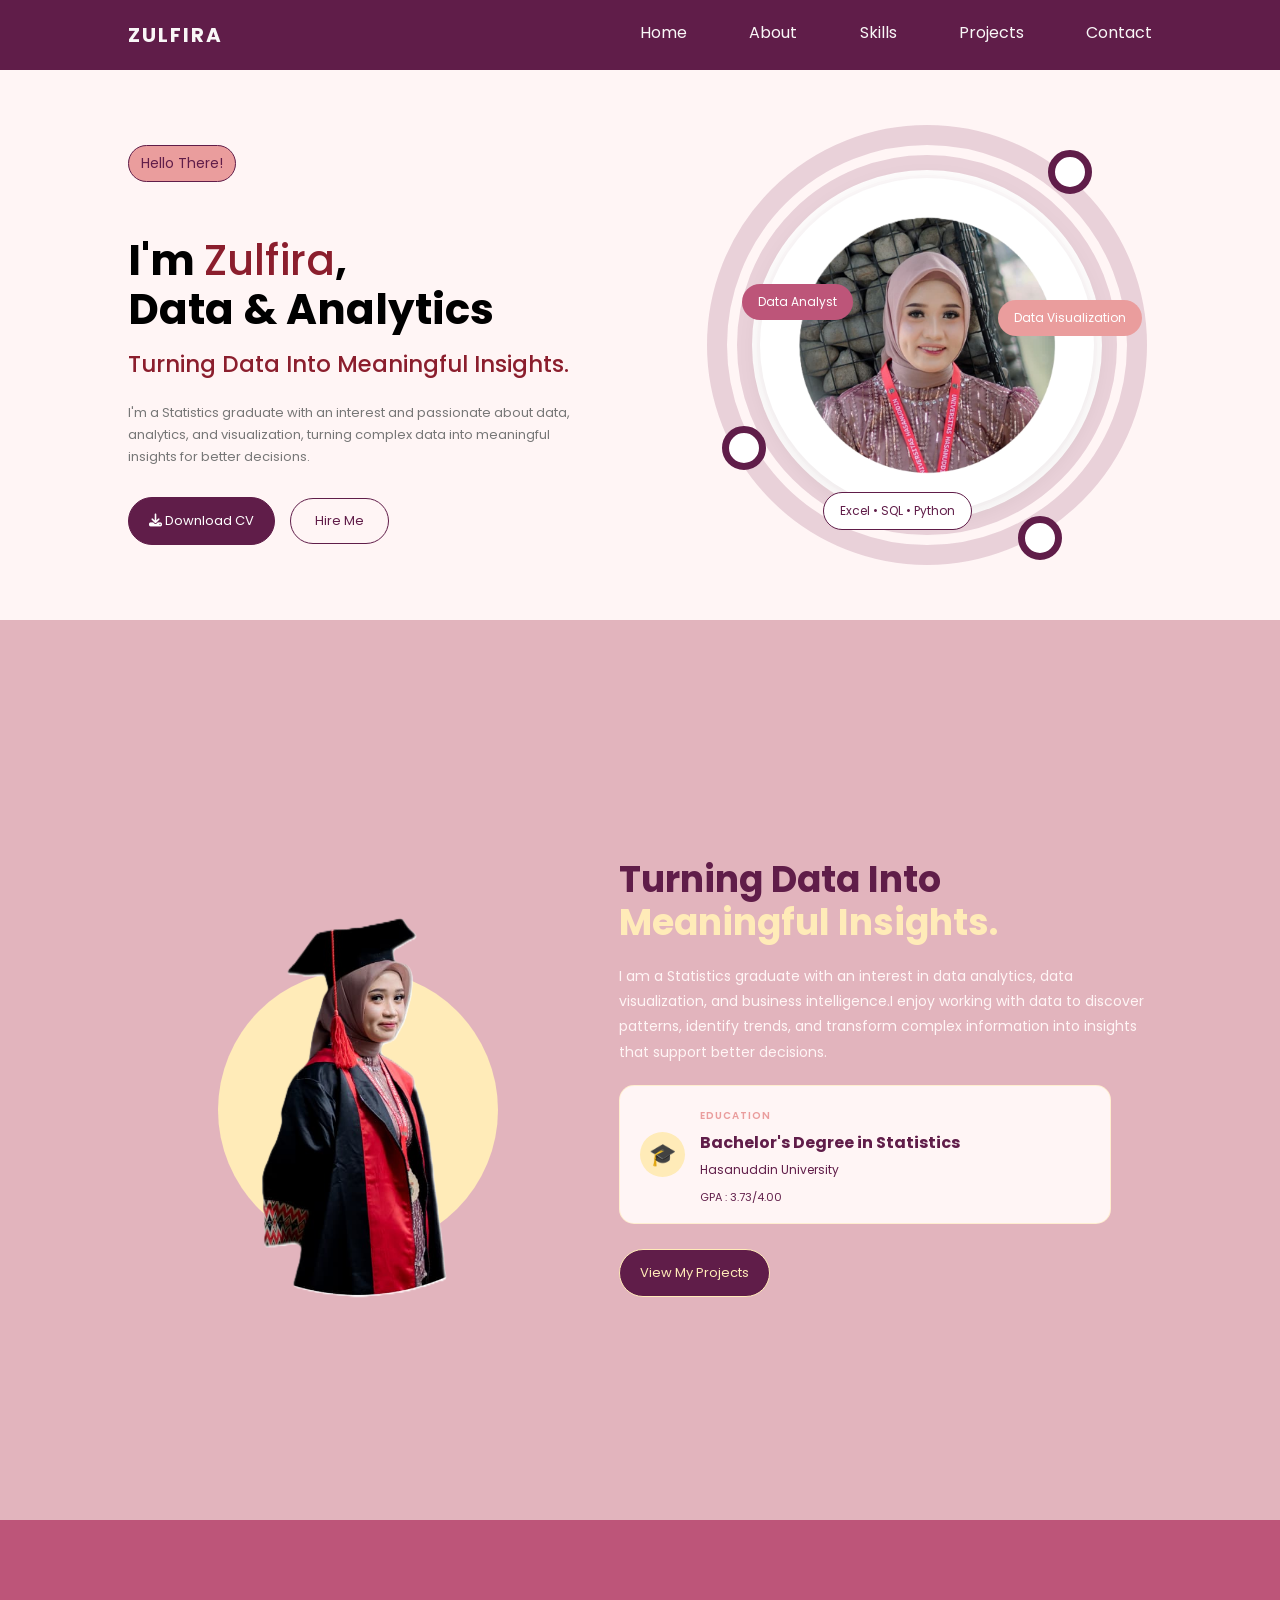
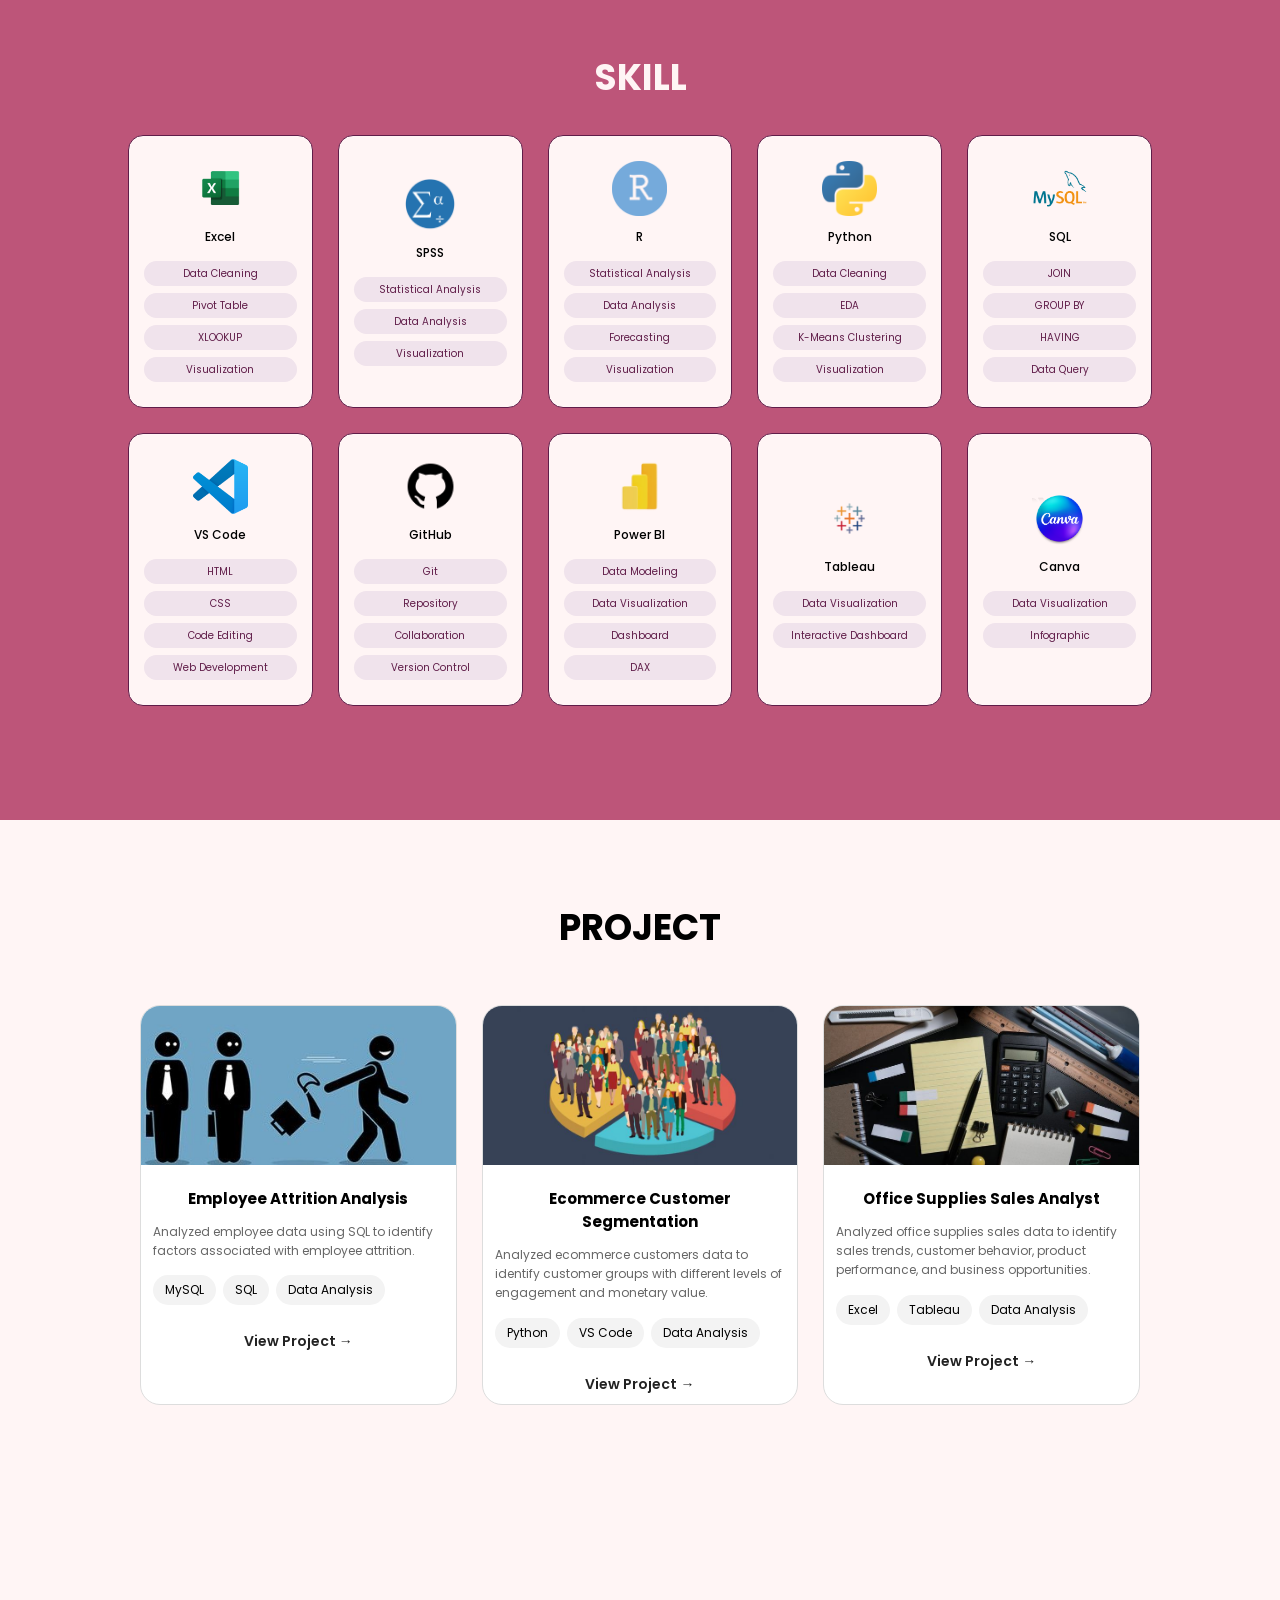
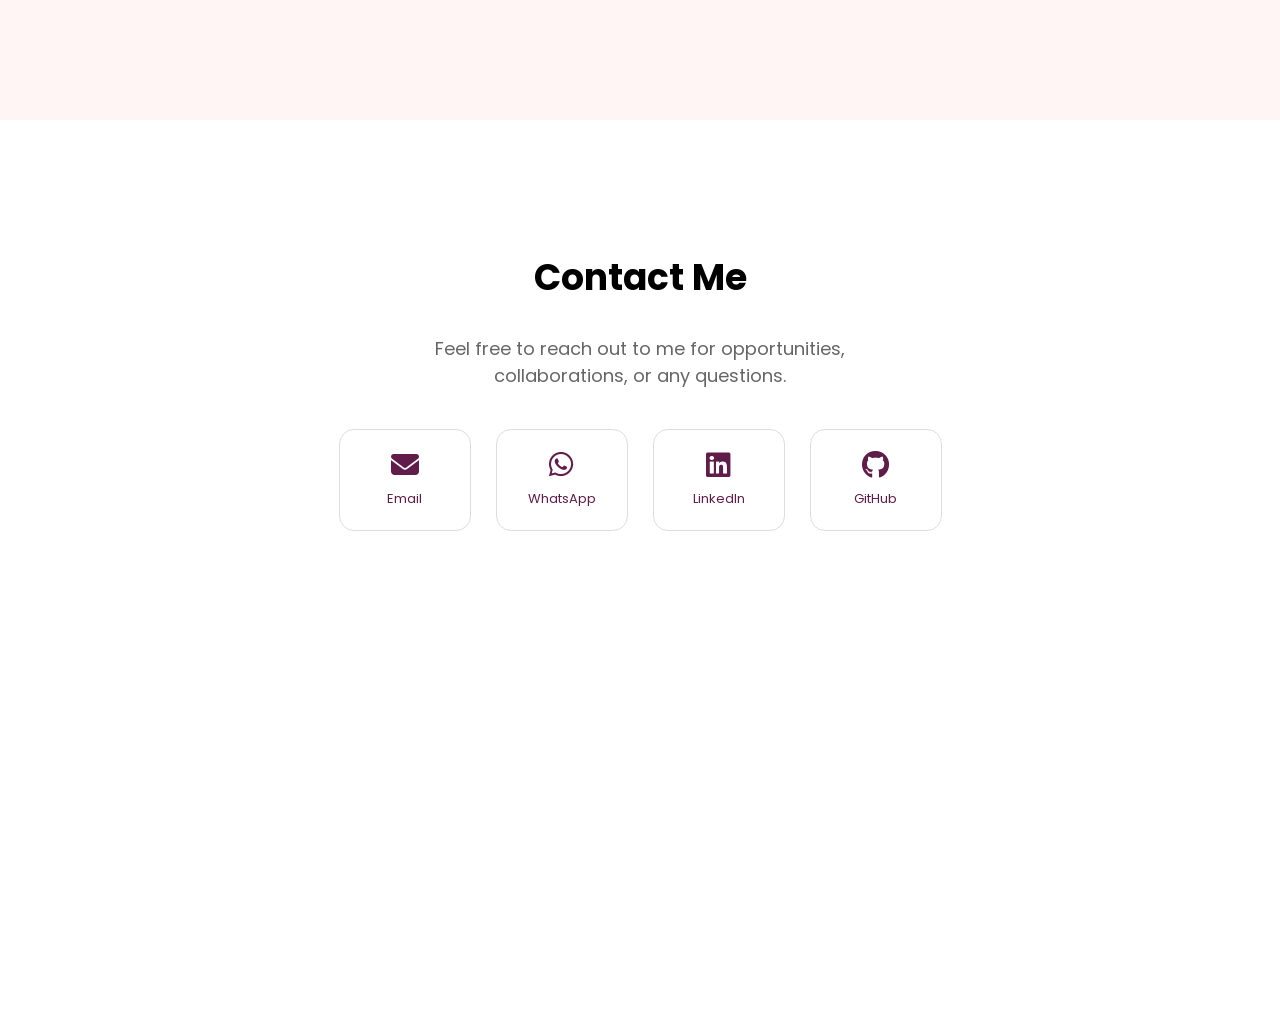
==== index.html @ 6559f2cb "update portfolio" ====
<!DOCTYPE html>
<html lang="en">
<head>
    <meta charset="UTF-8">
    <meta name="viewport" content="width=device-width, initial-scale=1.0">
    <title>Website Portfolio</title>
    <link rel="stylesheet" href="css/style.css" />

     <!-- Google Font -->
    <link href="https://fonts.googleapis.com/css2?family=Poppins:wght@400;500;600;700&display=swap" rel="stylesheet">
    <link rel="stylesheet"
      href="https://cdnjs.cloudflare.com/ajax/libs/font-awesome/6.5.2/css/all.min.css">
</head>
<script>
document.addEventListener("DOMContentLoaded", function () {

    const menuToggle = document.querySelector(".menu-toggle");
    const menu = document.querySelector(".menu");
    const menuLinks = document.querySelectorAll('.menu a');

      // Membuka / menutup menu saat tombol diklik
    menuToggle.addEventListener("click", function () {
        menu.classList.toggle("active");
    });

        // Menutup menu setelah memilih navigation
    menuLinks.forEach(function(link) {
        link.addEventListener('click', function() {
            menu.classList.remove('active');
        });

});
});
</script>
<body>
    <!--menu-->
    <nav>
        <div class="wrapper">
            <div class="logo">ZULFIRA</div>
            <div class="menu-toggle">☰</div>
            <div class="menu">
                <ul>
                    <li><a href="">Home</a></li>
                    <li><a href="#about">About</a></li>
                    <li><a href="#skills">Skills</a></li>
                    <li><a href="#projects">Projects</a></li>
                    <li><a href="#contact">Contact</a></li>
                </ul>
            </div>
        </div>
    </nav>
    
    <!-- hero / jumbotron -->
    <header>
         <section class="hero" id="home">

        <!-- LEFT -->
        <div class="hero-text">

            <div class="hello">
                Hello There!
            </div>

            <h1>
                I'm <span>Zulfira</span>,<br>
                Data & Analytics<br>
                <span class="tagline">Turning Data Into Meaningful Insights.</span> 
            </h1>

            <p>
                I'm a Statistics graduate with an interest and 
                passionate about data, analytics, and visualization, 
                turning complex data into meaningful insights for better decisions.
            </p>

            <div class="buttons">
                <a href="assets/CV-Zulfira.pdf" download class="btn-cv">
                    <i class="fa-solid fa-download"></i>
                    Download CV
                </a>

                <a href="#contact" class="hire-btn">
                    Hire Me
                </a>
            </div>

        </div>

         <!-- RIGHT -->
        <div class="hero-image">

            <div class="circle circle-1"></div>
            <div class="circle circle-2"></div>
            <div class="circle circle-3"></div>

            <div class="photo-frame">
                <img src="images/Profile 1.png" alt="Profile">
            </div>

            <!-- Lingkaran kecil -->
             <div class="small-circle small-1"></div>
             <div class="small-circle small-2"></div>
             <div class="small-circle small-3"></div>


            <div class="badge badge-one">
                Data Analyst
            </div>

            <div class="badge badge-two">
                Data Visualization
            </div>

            <div class="badge badge-three">
                Excel • SQL • Python
            </div>

        </div>
        </section>

        <!---ABOUT--->
        <section class="about" id="about">
            <div class="about-image">
                <div class="about-circle"></div>
                <img src="images/Profile 2.png" alt="Zulfira">
            </div>
            
            <div class="about-text">
                <span class="section-label"></span>
                <h2>
                    Turning Data Into
                    <span>Meaningful Insights.</span>
                </h2>
                <p>
                    I am a Statistics graduate with an interest in
                    data analytics, data visualization, and business
                    intelligence.I enjoy working with data to discover patterns,
                    identify trends, and transform complex information
                    into insights that support better decisions.
                </p>

                <div class="education">
                    <div class="education-icon">🎓</div>
                    <div class="education-info">
                        <span>EDUCATION</span>
                        <h3>Bachelor's Degree in Statistics</h3>
                        <p>Hasanuddin University</p>
                        <small>GPA : 3.73/4.00</small>
                    </div>
                </div>

                <a href="#project" class="portfolio-btn">
                    View My Projects
                </a>
            </div>
        </section>

        <!---Skills--->
        <section class="skills" id="skills">
            <div class="skills-content">
                <h2>SKILL</h2>
                
                <div class="skills-container">
                   <div class="skill-card">
                    <img src="images/Excel logo.png" alt="Excel">
                    <h3>Excel</h3>

                    <div class="skills-tags">
                        <span>Data Cleaning</span>
                        <span>Pivot Table</span>
                        <span>XLOOKUP</span>
                        <span>Visualization</span>
                    </div>
                   </div>

                   <div class="skill-card">
                    <img src="images/spss.png" alt="spss">
                    <h3>SPSS</h3>

                    <div class="skills-tags">
                        <span>Statistical Analysis</span>
                        <span>Data Analysis</span>
                        <span>Visualization</span>
                    </div>
                   </div>

                   <div class="skill-card">
                    <img src="images/R.png" alt="R">
                    <h3>R</h3>

                    <div class="skills-tags">
                        <span>Statistical Analysis</span>
                        <span>Data Analysis</span>
                        <span>Forecasting</span>
                        <span>Visualization</span>
                    </div>
                   </div>

                   <div class="skill-card">
                    <img src="images/Python-logo-notext.svg.webp" alt="Python">
                    <h3>Python</h3>

                    <div class="skills-tags">
                        <span>Data Cleaning</span>
                        <span>EDA</span>
                        <span>K-Means Clustering</span>
                        <span>Visualization</span>
                    </div>
                   </div>

                   <div class="skill-card">
                    <img src="images/mysql.png" alt="SQL">
                    <h3>SQL</h3>

                    <div class="skills-tags">
                        <span>JOIN</span>
                        <span>GROUP BY</span>
                        <span>HAVING</span>
                        <span>Data Query</span>
                    </div>
                   </div>

                   <div class="skill-card">
                    <img src="images/logo-stable.png" alt="vscode">
                    <h3>VS Code</h3>

                    <div class="skills-tags">
                        <span>HTML</span>
                        <span>CSS</span>
                        <span>Code Editing</span>
                        <span>Web Development</span>
                    </div>
                   </div>

                   <div class="skill-card">
                    <img src="images/github.webp" alt="github">
                    <h3>GitHub</h3>

                    <div class="skills-tags">
                        <span>Git</span>
                        <span>Repository</span>
                        <span>Collaboration</span>
                        <span>Version Control</span>
                    </div>
                   </div>

                    <div class="skill-card">
                    <img src="images/Power BI.webp" alt="Power BI">
                    <h3>Power BI</h3>

                    <div class="skills-tags">
                        <span>Data Modeling</span>
                        <span>Data Visualization</span>
                        <span>Dashboard</span>
                        <span>DAX</span>
                    </div>
                   </div>

                   <div class="skill-card">
                    <img src="images/Tableau-Symbol.png" alt="Tableau">
                    <h3>Tableau</h3>

                    <div class="skills-tags">
                        <span>Data Visualization</span>
                        <span>Interactive Dashboard</span>
                    </div>
                   </div>

                   <div class="skill-card">
                    <img src="images/canva-logo-png-svg.webp" alt="Canva">
                    <h3>Canva</h3>

                    <div class="skills-tags">
                        <span>Data Visualization</span>
                        <span>Infographic</span>
                    </div>
                   </div>

                   </div>
                </div>
            </div>

        </section>

        <!---PROJECT--->
        <section class="projects" id="projects">
            <h2>PROJECT</h2>
            <div class="project-container">

            <!----Project 1-->
            <div class="project-card">
                <img src="images/Attrition.jpg" alt="Employee Attrition Analysis">
                
                <div class="project-content">
                <h3>Employee Attrition Analysis</h3>

                <p>
                    Analyzed employee data using SQL to identify factors
                    associated with employee attrition.
                </p>

                <div class="project-tools">
                    <span>MySQL</span>
                    <span>SQL</span>
                    <span>Data Analysis</span>
                </div>

                <a href="https://github.com/Zulfiraa/Employee-Attrition-Analysis/tree/main" class="project-button">
                    View Project →
                </a>
                </div>
            </div>


            <!----Project 2-->
            <div class="project-card">
                <img src="images/Customer Segmentation.jpg" alt="Ecommerce Customer Segmentation">
                
                <div class="project-content">
                <h3>Ecommerce Customer Segmentation</h3>

                <p>
                    Analyzed ecommerce customers data to identify customer groups 
                    with different levels of engagement and monetary value.
                </p>

                <div class="project-tools">
                    <span>Python</span>
                    <span>VS Code</span>
                    <span>Data Analysis</span>
                </div>

                <a href="https://github.com/Zulfiraa/Ecommerce-Customer-Segmentation/tree/main" class="project-button">
                    View Project →
                </a>
                </div>
            </div>

            <!----Project 3-->
            <div class="project-card">
                <img src="images/Office Supply.jpg" alt="Office Supplies Sales Analyst">
                
                <div class="project-content">
                <h3>Office Supplies Sales Analyst</h3>

                <p>
                    Analyzed office supplies sales data to identify sales trends, 
                    customer behavior, product performance, and business opportunities.
                </p>

                <div class="project-tools">
                    <span>Excel</span>
                    <span>Tableau</span>
                    <span>Data Analysis</span>
                </div>

                <a href="https://github.com/Zulfiraa/Office-Supplies-Sales-Analyst" class="project-button">
                    View Project →
                </a>
                </div>
            </div>

        </section>

        <!---CONTACT--->
        <section class="contact" id="contact">
            <h2>Contact Me</h2>
            <p class="contact-description">
                Feel free to reach out to me for opportunities, collaborations,
                or any questions.
            </p>

    
            <div class="contact-container">
                <a href="https://mail.google.com/mail/?view=cm&fs=1&to=zulfiiraaa@gmail.com" target="_blank" class="contact-item">
                    <i class="fas fa-envelope"></i>
                    <span>Email</span>
                </a>

                <a href="https://wa.me/6285343811123" target="_blank" class="contact-item">
                    <i class="fab fa-whatsapp"></i>
                    <span>WhatsApp</span>
                </a>

        
                <a href="https://www.linkedin.com/in/zulfira-b95ba4281/" target="_blank" class="contact-item">
                    <i class="fab fa-linkedin"></i>
                    <span>LinkedIn</span>
                </a>

                <a href="https://github.com/Zulfiraa" target="_blank" class="contact-item">
                    <i class="fab fa-github"></i>
                    <span>GitHub</span>
                </a>

            </div>
        </section>
    </header>
</body>
</html>
---- css/style.css ----
html, 
body {
    margin: 0px;
    padding: 0px;
    font-size: 16px;
    font-family: "Poppins", sans-serif;
}
.wrapper {
    width: 1024px;
    margin: auto;
    padding: 20px 0px 20px 0px;
}

/*==Section==*/
section {
    min-height: 100vh;
    padding: 50px 10%;
    box-sizing: border-box;
    width: 100%;
}


/*
* menu
*/
nav {
    background-color: #601D49;
    color: #F9F7F7;
    position: sticky;
    top: 0;
    z-index: 100;
}

nav > .wrapper {
    display: flex;
    justify-content: space-between;
    font-size: 1.2rem;
}

.logo {
    font-size: 20px;
    font-weight: 700;
    color: #F9F7F7;
    letter-spacing: 2px;
}

.menu {
    width: 50%;
}

.menu > ul {
    display: flex;
    list-style-type: none;
    margin: 0px;
    padding: 0px; 
    justify-content: space-between;
    font-size: 16px;
}

.menu > ul > li > a {
    text-decoration: none;
    color: #F9F7F7;
    transition: 0.3s;
}

.menu > ul > li > a:hover {
    color: #EA9D9D;
}

/*
* Hero / jumbotron
*/
.hero {
    min-height: 300px;
    width: 100%;
    margin: 0 auto;
    display: flex;
    align-items: center;
    justify-content: space-between;
    background: #FFF5F5;
}


/* LEFT SIDE */

.hero-text {
    width: 48%;
}

.hello {
    display: inline-block;
    border: 1px solid #601D49;
    border-radius: 25px;
    padding: 7px 12px;
    font-size: 14px;
    margin-bottom: 20px;
    color: #601D49;
    background-color: #EA9D9D;
}

.hero h1 {
    font-size: 42px;
    line-height: 1.15;
    margin-bottom: 20px;
}

.hero h1 span {
    color: #8B1E2D;
    font-weight: 500;
}

.tagline {
    display: inline-block;
    font-size: 23px;
    font-weight: 1000;
    color: #EA9D9D;
}

.hero p {
    color: #777;
    font-size: 13px;
    line-height: 1.7;
    max-width: 450px;
    margin-bottom: 28px;
}


/* BUTTONS */

.buttons {
    display: flex;
    gap: 15px;
    align-items: center;
}

.btn-cv {
    display: inline-block;
    padding: 13px 20px;
    border: 1px solid #601D49;
    border-radius: 25px;
    text-decoration: none;
    color: #ffff;
    background-color: #601D49;
    font-size: 13px;
    transition: 0.3s;
}

.btn-cv:hover {
    background-color: #457B9D;
    color: white;
}

.hire-btn {
    border: 1px solid #601D49;
    color: #601D49;
    text-decoration: none;
    padding: 12px 24px;
    border-radius: 25px;
    font-size: 13px;
}


/* =========================
   HERO IMAGE
========================= */

.hero-image {
     position: relative;
    width: 450px;
    height: 450px;
    display: flex;
    justify-content: center;
    align-items: center;
}

/* Lingkaran dekorasi besar */
.circle {
    position: absolute;
    border-radius: 50%;
    pointer-events: none;
}

.circle-1 {
    width: 310px;
    height: 310px;
    border: 20px solid rgba(255, 255, 255, 0.8);
}

.circle-2 {
    width: 350px;
    height: 350px;
    border: 15px solid rgba(145, 68, 106, 0.2);
}

.circle-3 {
    width: 400px;
    height: 400px;
    border: 20px solid rgba(145, 68, 106, 0.2);
}

/* Bingkai foto */
.photo-frame {
    width: 310px;
    height: 310px;
    border-radius: 50%;
    background: white;
    padding: 12px;
    position: relative;
    z-index: 2;

    display: flex;
    justify-content: center;
    align-items: center;

    box-shadow: 0 5px 25px rgba(0, 0, 0, 0.08);
}

/* Foto */
.photo-frame img {
    width: 100%;
    height: 100%;
    object-fit: cover;
    border-radius: 50%;
}

.small-circle {
    position: absolute;
    width: 30px;
    height: 30px;
    border-radius: 50%;
    background: white;
    border: 7px solid #601D49;
    z-index: 3;
}

.small-1 {
    top: 30px;
    right: 60px;
}

.small-2 {
    bottom: 100px;
    left: 20px;
}

.small-3 {
    bottom: 10px;
    right: 90px;
}

.hero-image::before {
    content: "";
    position: absolute;
    width: 300px;
    height: 300px;
    border-radius: 50%;
    border: 20px solid rgba(240, 160, 181, 0.18);
    z-index: 0;
}

.hero-image::after {
    content: "";
    position: absolute;
    width: 150px;
    height: 150px;
    border-radius: 50%;
    border: 15px solid rgba(240, 160, 181, 0.18);
    z-index: 0;
}


/* BADGES */

.badge {
    position: absolute;
    z-index: 5;
    background: #BD5579;
    color: white;
    padding: 9px 16px;
    border-radius: 20px;
    font-size: 12px;
}

.badge-one {
    bottom: 250px;
    left: 40px;
}

.badge-two {
    right: 10px;
    top: 180px;
    background: #EA9D9D;
    color: white;
}

.badge-three {
    right: 180px;
    bottom: 40px;
    background: white;
    color: #601D49;
    border: 1px solid #601D49;
}


/* =========================
   ABOUT
========================= */

.about {
    width: 100%;
    display: flex;
    align-items: center;
    gap: 30px;
    background: #E2B4BD;
}

/* FOTO */

.about-image {
    width: 45%;
    height: 400px;
    position: relative;
    display: flex;
    justify-content: center;
    align-items: center;
}

.about-image img {
    width: 500px;
    position: relative;
    z-index: 2;
}

/* LINGKARAN */

.about-circle {
    position: absolute;
    width: 280px;
    height: 280px;
    background: #FFEBB8;
    border-radius: 50%;
    top: 100px;
    z-index: 1;
}


/* TEXT */

.about-text {
    width: 55%;
}

.section-label {
    color: #f2ae00;
    font-size: 14px;
    font-weight: 600;
    text-transform: uppercase;
}

.about-text h2 {
    font-size: 36px;
    line-height: 1.2;
    margin: 15px 0 20px;
    color: #601D49;
}

.about-text h2 span {
    color: #FFEBB8;
}

.about-text p {
    color: #FFF5F5;
    font-size: 14px;
    line-height: 1.8;
    margin-bottom: 15px;
    max-width: 550px;
}

.buttons-about {
    display: flex;
    gap: 15px;
    align-items: center;
}

.portfolio-btn {
    display: inline-block;
    padding: 13px 20px;
    border: 1px solid #FFEBB8;
    border-radius: 25px;
    text-decoration: none;
    color: #FFEBB8;
    background-color: #601D49;
    font-size: 13px;
    transition: 0.3s;
}

.education {
    display: flex;
    align-items: center;
    gap: 15px;
    margin: 20px 0 25px;
    padding: 15px 20px;
    max-width: 450px;

    background: #FFF5F5;
    border: 1px solid rgba(255, 235, 184, 0.6);
    border-radius: 15px;
}

.education-icon {
    width: 45px;
    height: 45px;
    display: flex;
    align-items: center;
    justify-content: center;

    background: #FFEBB8;
    border-radius: 50%;
    font-size: 22px;
}

.education-info span {
    color: #EA9D9D;
    font-size: 10px;
    font-weight: 600;
    letter-spacing: 1px;
}

.education-info h3 {
    color: #601D49;
    font-size: 16px;
    margin: 4px 0;
}

.education-info p {
    color: #601D49;
    font-size: 12px;
    margin: 0 0 3px;
}

.education-info small {
    color: #601D49;
    font-size: 11px;
}

/*Social Media*/
.social-links {
    display: flex;
    gap: 25px;
    margin-top: 30px;
}

.social-links a {
    font-size: 28px;
    color: #457B9D;
    transition: 0.3s;
}

.social-links a:hover {
    transform: translateY(-5px);
}


/* =========================
   SKILLS
========================= */
#skills {
    padding: 100px 10%;
    text-align: center;
    font-size: 24px;
    background: #BD5579;
}

.skills-content h2{
    color: #FFF5F5;
}

.skills-container {
    display: grid;
    flex-wrap: wrap;
    justify-content: center;
    grid-template-columns: repeat(5, 1fr);
    gap: 25px;
    
    
}

.skill-card {

    border: 1px solid #601D49;
    min-height: 200px;
    padding: 25px 15px;
    border-radius: 15px;
    display: flex;
    flex-direction: column;
    justify-content: center;
    align-items: center;
    background: #FFF5F5;
    transition: all 0.3s ease;
    box-sizing: border-box;
}

.skill-card img {
    width: 55px;
    height: 55px;
    object-fit: contain;
    margin-bottom: 12px;
}

.skill-card h3 {
    margin: 0;
    font-size: 12px;
    font-weight: 500;
}

.skills-tags {
    display: flex;
    flex-wrap: wrap;
    justify-content: center;
    align-items: center;
    gap: 7px;
    margin-top: 15px;
}

.skills-tags span {
    background-color: #F0E3EC;
    color: #601D49;
    padding: 6px 9px;
    border-radius: 20px;
    font-size: 10px;
    text-align: center;
    white-space: normal;
    overflow-wrap: break-word;
    word-break: normal;
    line-height: 1.3;
    width: 100%;
}

.skill-card:hover {
    transform: translateY(-8px);
    box-shadow: 0 10px 25px rgba(0,0,0,0.1);
}

@media (max-width: 768px) {
    .skills-container {
        grid-template-columns: repeat(2, 1fr);
    }
}

@media (max-width: 480px) {
 #skills {
        padding: 60px 5%;
        font-size: 20px;
    }

    .skills-container {
        grid-template-columns: repeat(2, 1fr);
        gap: 15px;
        width: 100%;
    }

    .skill-card {
        min-height: 160px;
        padding: 18px 10px;
        border-radius: 12px;
    }

    .skill-card img {
        width: 45px;
        height: 45px;
        margin-bottom: 10px;
    }

    .skill-card h3 {
        font-size: 11px;
    }

    .skill-tags {
        gap: 5px;
        margin-top: 10px;
    }

    .skills-tags span {
        padding: 5px 7px;
        font-size: 9px;
        line-height: 1.3;
    }

    .skill-card:hover {
        transform: translateY(-4px);
    }
}


/* =========================
   PROJECTS
========================= */
#projects {
    padding: 50px 10%;
    text-align: center;
    font-size: 24px;
    background: #FFF5F5;
}

.projects-description {
    margin-top: 1px;
    color: #777;
    font-size: 18px;
}

.project-container {
    display: grid;
    grid-template-columns: repeat(3, 1fr);
    gap: 25px;
    max-width: 1000px;
    height: 400px;
    margin: 50px auto;
}

.project-card {
    background: white;
    border: 1px solid #ddd;
    border-radius: 20px;
    overflow: hidden;
    text-align: center;
    transition: 0.3s ease;
}

.project-card:hover {
    transform: translateY(-8px);
    box-shadow: 0 10px 25px rgba(0,0,0,0.1);
}

.project-card img {
    width: 100%;
    height: 40%;
    object-fit: cover;
}

.project-content {
    padding: 12px;
}

.project-content h3 {
    margin-bottom: 5px;
    font-size: 15px;
    margin-top: 1px;
}

.project-content p {
    color: #666;
    line-height: 1.6;
    font-size: 12px;
    text-align: left;
}

.project-tools {
    display: flex;
    flex-wrap: wrap;
    gap: 7px;
    margin: 15px 0;
}

.project-tools span {
    padding: 6px 12px;
    background: #f3f3f3;
    border-radius: 20px;
    font-size: 12px;
}

.project-button {
    text-decoration: none;
    color: #222;
    font-weight: 600;
    font-size: 14px;
}

.project-button:hover {
    text-decoration: underline;
}


/* =========================
   CONTACT
========================= */
#contact {
    padding: 100px 10%;
    text-align: center;
    font-size: 24px;
}

.contact-description {
    color: #666;
    margin: 15px auto 40px;
    max-width: 500px;
    font-size: 18px;
}

.contact-container {
    display: flex;
    justify-content: center;
    align-items: center;
    gap: 25px;
    flex-wrap: wrap;
}

.contact-item {
    width: 130px;
    height: 100px;

    display: flex;
    flex-direction: column;
    justify-content: center;
    align-items: center;

    border: 1px solid #ddd;
    border-radius: 15px;

    text-decoration: none;
    color: #601D49;

    transition: 0.3s ease;
}

.contact-item i {
    font-size: 28px;
    margin-bottom: 10px;
}

.contact-item span {
    font-size: 13px;
}

.contact-item:hover {
    transform: translateY(-5px);
    box-shadow: 0 8px 20px rgba(0,0,0,0.08);
}


/* =========================
   RESPONSIVE / MOBILE
========================= */
.menu-toggle {
    display: none;
    font-size: 1.8rem;
    cursor: pointer;
}

@media screen and (max-width: 768px) {

     .wrapper {
        width: 100%;
        box-sizing: border-box;
    }

    nav > .wrapper {
        padding: 15px 20px;
        position: sticky;
    }

    .menu-toggle {
        display: block;
        font-size: 28px;
        cursor: pointer;
        margin-left: auto;
    }

    .menu {
        display: none;
        position: absolute;
        top: 100%;
        left: auto;
        right: 0;
        width: 160px;
        background-color: #601D49;
        border-radius: 0 0 10px 10px;
        box-shadow: 0 5px 15px rgba(0,0,0,0.2);
    }

    .menu.active {
        display: block;
    }

    .menu > ul {
        display: flex;
        flex-direction: column;
        gap: 0;
        padding: 0;
        margin: 0;
    }

    .menu > ul > li {
        width: 100%;
        text-align: center;
    }

    .menu > ul > li > a {
        display: block;
        padding: 10px 15px;
        text-align: left;
    }

     .menu > ul > li > a:hover {
        background-color: #EA9D9D;
        color: #601D49;
    }
}

@media screen and (max-width: 480px) {

    .wrapper {
        width: 100%;
        box-sizing: border-box;
    }

    nav > .wrapper {
        padding: 12px 15px;
        position: sticky;
    }

    .menu-toggle {
        display: block;
        font-size: 25px;
        cursor: pointer;
        margin-left: auto;
    }

    .menu {
        display: none;
        position: absolute;
        top: 100%;
        right: 0;
        left: auto;
        width: 150px;
        background-color: #601D49;
        border-radius: 0 0 10px 10px;
        box-shadow: 0 5px 15px rgba(0, 0, 0, 0.2);
    }

    .menu.active {
        display: block;
    }

    .menu > ul {
        display: flex;
        flex-direction: column;
        gap: 0;
        padding: 0;
        margin: 0;
    }

    .menu > ul > li {
        width: 100%;
        text-align: center;
    }

    .menu > ul > li > a {
        display: block;
        padding: 10px 15px;
        text-align: left;
        font-size: 14px;
    }

    .menu > ul > li > a:hover {
        background-color: #EA9D9D;
        color: #601D49;
    }
}
/* =========================
   MOBILE HERO
========================= */

@media (max-width: 768px) {

    .hero {
        min-height: auto;
        width: 100%;
        padding: 60px 20px 40px;
        flex-direction: column;
        text-align: center;
        justify-content: center;
        gap: 20px;
        box-sizing: border-box;
    }

    /* LEFT SIDE */
    .hero-text {
        width: 100%;
        display: flex;
        flex-direction: column;
        align-items: center;
    }

    .hello {
        font-size: 12px;
        padding: 6px 12px;
        margin-bottom: 15px;
    }

    .hero h1 {
        font-size: 32px;
        line-height: 1.2;
        margin-bottom: 15px;
    }

    .hero p {
        font-size: 13px;
        line-height: 1.6;
        max-width: 350px;
        margin-bottom: 22px;
    }

    /* BUTTONS */
    .buttons {
        justify-content: center;
        gap: 10px;
        flex-wrap: wrap;
    }

    .btn-cv,
    .hire-btn {
        font-size: 12px;
        padding: 11px 18px;
    }

}
    /* =========================
   MOBILE HERO IMAGE
========================= */

@media (max-width: 768px) {

    .hero-image {
        width: 300px;
        height: 300px;
        margin: 0 auto;
    }

    /* Lingkaran dekorasi */
    .circle-1 {
        width: 200px;
        height: 200px;
        border-width: 12px;
    }

    .circle-2 {
        width: 230px;
        height: 230px;
        border-width: 10px;
    }

    .circle-3 {
        width: 270px;
        height: 270px;
        border-width: 12px;
    }

    /* Bingkai foto */
    .photo-frame {
        width: 210px;
        height: 210px;
        padding: 8px;
    }

    /* Lingkaran tambahan */
    .hero-image::before {
        width: 190px;
        height: 190px;
        border-width: 12px;
    }

    .hero-image::after {
        width: 100px;
        height: 100px;
        border-width: 10px;
    }

    /* Lingkaran kecil */
    .small-circle {
        width: 20px;
        height: 20px;
        border-width: 5px;
    }

    .small-1 {
        top: 25px;
        right: 35px;
    }

    .small-2 {
        bottom: 70px;
        left: 5px;
    }

    .small-3 {
        bottom: 5px;
        right: 55px;
    }

    /* BADGES */
    .badge {
        padding: 6px 10px;
        font-size: 9px;
        border-radius: 15px;
    }

    .badge-one {
        bottom: 165px;
        left: 5px;
    }

    .badge-two {
        right: -5px;
        top: 120px;
    }

    .badge-three {
        right: 115px;
        bottom: 25px;
    }
}

@media (max-width: 480px) {

    .hero-image {
        width: 270px;
        height: 270px;
    }

    .circle-1 {
        width: 180px;
        height: 180px;
    }

    .circle-2 {
        width: 205px;
        height: 205px;
    }

    .circle-3 {
        width: 240px;
        height: 240px;
    }

    .photo-frame {
        width: 190px;
        height: 190px;
    }

    .hero-image::before {
        width: 170px;
        height: 170px;
    }

    .hero-image::after {
        width: 85px;
        height: 85px;
    }

    .badge-one {
        left: 0;
        bottom: 150px;
    }

    .badge-two {
        right: -10px;
        top: 110px;
    }

    .badge-three {
        right: 100px;
        bottom: 20px;
    }
}



 /* =========================
       ABOUT
    ========================= */
@media (max-width: 768px) {

    .about {
        flex-direction: column;
        padding: 50px 20px;
        gap: 20px;
        text-align: center;
    }

    .about-image {
        width: 100%;
        height: 300px;
    }

    .about-image img {
        width: 330px;
    }

    .about-circle {
        width: 220px;
        height: 220px;
        top: 60px;
    }

    .about-text {
        width: 100%;
        display: flex;
        flex-direction: column;
        align-items: center;
    }

    .about-text h2 {
        font-size: 30px;
    }

    .about-text p {
        font-size: 13px;
    }

    .education {
        width: 100%;
        max-width: 400px;
        box-sizing: border-box;
        text-align: left;
    }

    .buttons-about {
        justify-content: center;
    }
}


/* =========================
   PROJECTS - MOBILE
========================= */

@media (max-width: 768px) {

    #projects {
        padding: 40px 5%;
        font-size: 20px;
    }

    .projects-description {
        font-size: 14px;
        line-height: 1.5;
        margin: 5px auto 0;
        max-width: 320px;
    }

    .project-container {
        grid-template-columns: 1fr;
        gap: 25px;
        width: 100%;
        max-width: 400px;
        height: auto;
        margin: 30px auto;
    }

    .project-card {
        width: 100%;
        height: auto;
        border-radius: 18px;
    }

    .project-card img {
        width: 100%;
        height: 180px;
        object-fit: cover;
    }

    .project-content {
        padding: 15px;
    }

    .project-content h3 {
        font-size: 16px;
        margin-top: 0;
        margin-bottom: 8px;
    }

    .project-content p {
        font-size: 12px;
        line-height: 1.5;
        margin-bottom: 10px;
    }

    .project-tools {
        gap: 6px;
        margin: 12px 0;
    }

    .project-tools span {
        padding: 5px 10px;
        font-size: 10px;
    }

    .project-button {
        font-size: 13px;
    }
}

@media (max-width: 480px) {

    #projects {
        padding: 35px 5%;
    }

    .project-container {
        gap: 20px;
        margin-top: 25px;
    }

    .project-card img {
        height: 160px;
    }

    .project-content {
        padding: 13px;
    }

    .project-content h3 {
        font-size: 15px;
    }

    .project-content p {
        font-size: 11px;
    }

    .project-tools span {
        font-size: 9px;
        padding: 5px 9px;
    }

    .project-button {
        font-size: 12px;
    }
}

@media screen and (max-width: 480px) {

    #about {
        padding: 50px 5%;
    }

    #skills {
        padding: 60px 5%;
    }

    #projects {
        padding: 50px 5%;
    }

    #contact {
        padding: 50px 5%;
    }

    .project-container {
        margin: 25px auto;
        height: auto;
    }
}
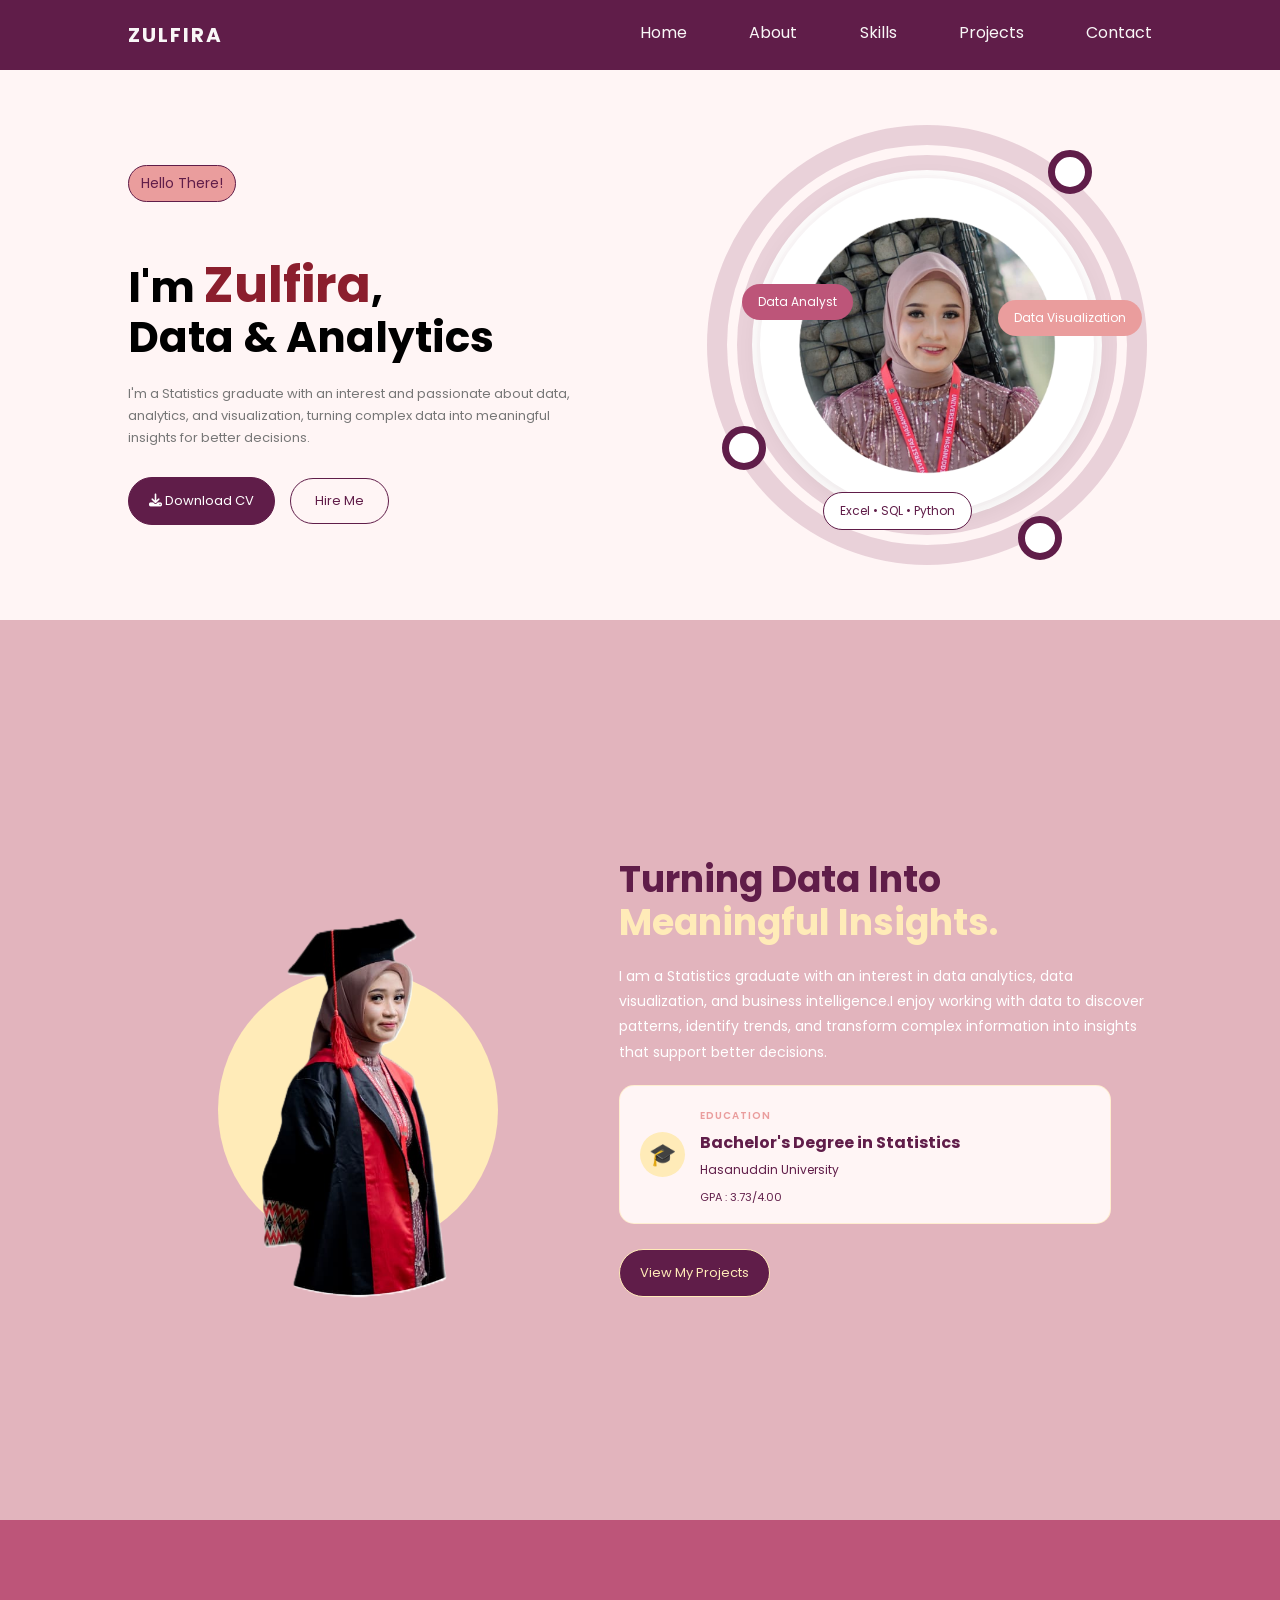
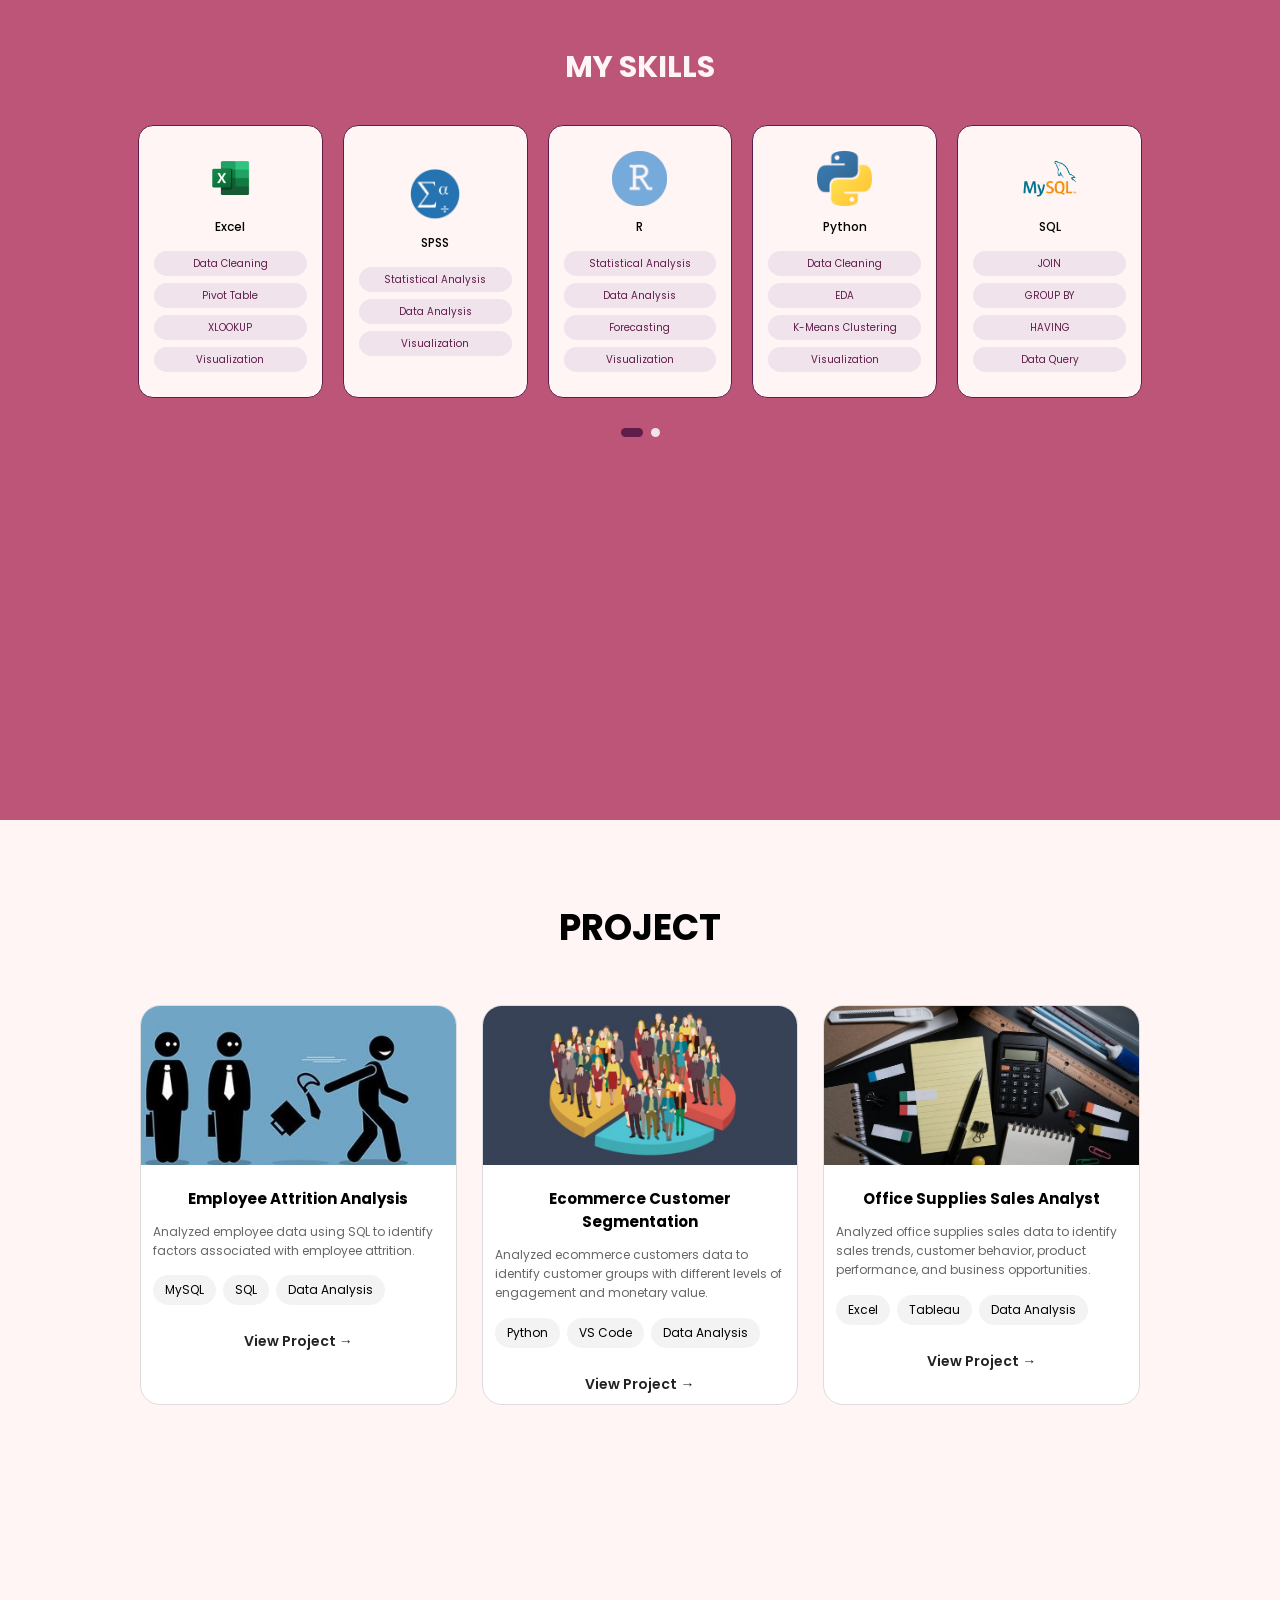
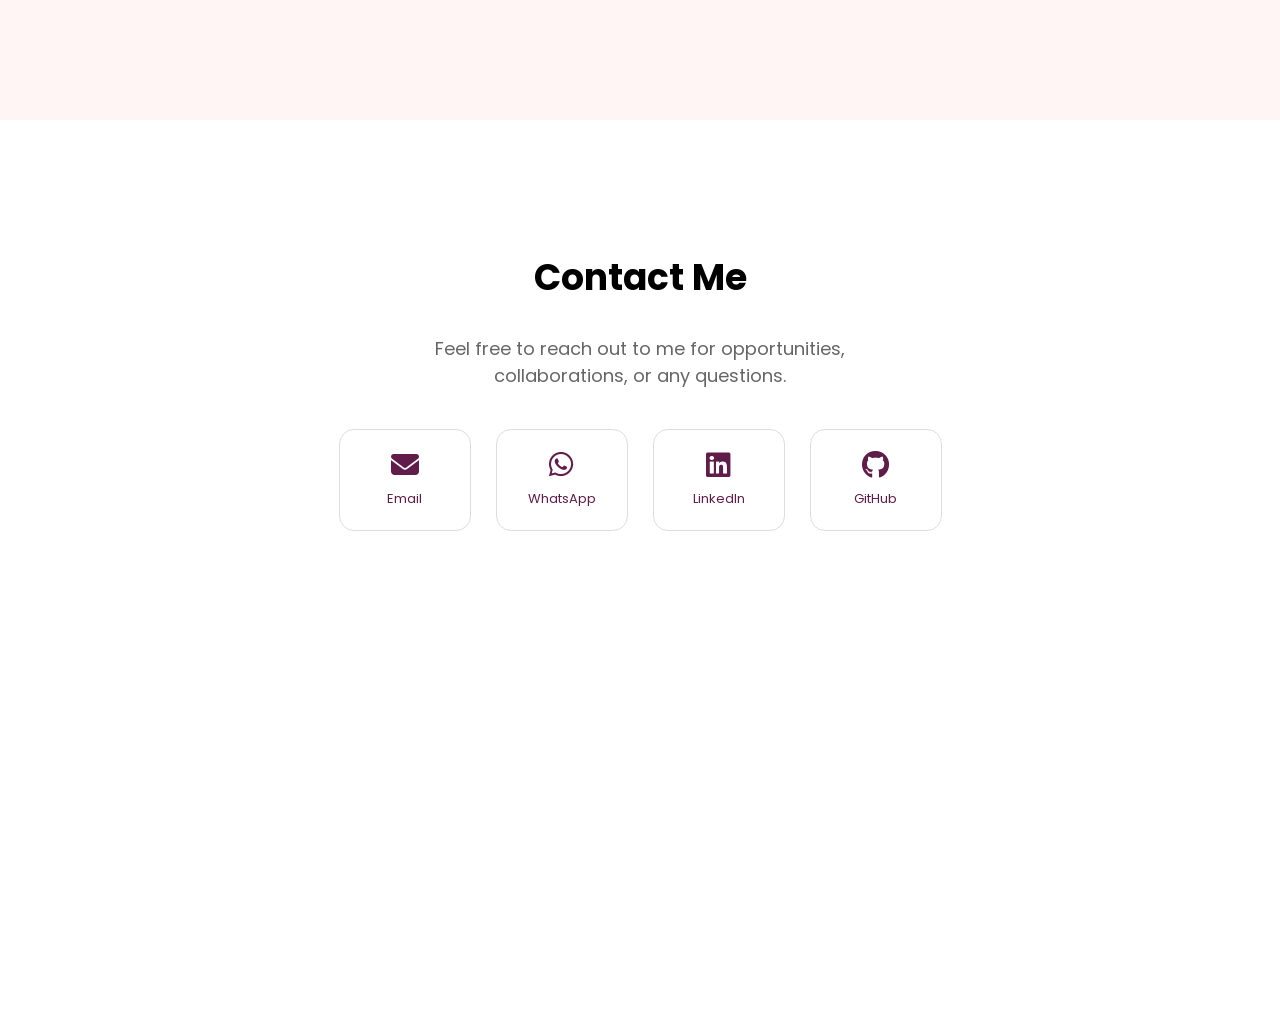
==== commit a943c514: "update portfolio" ====
--- a/index.html
+++ b/index.html
@@ -14,22 +14,50 @@
 <script>
 document.addEventListener("DOMContentLoaded", function () {
 
+    /* =========================
+       MOBILE MENU
+    ========================= */
+
     const menuToggle = document.querySelector(".menu-toggle");
     const menu = document.querySelector(".menu");
-    const menuLinks = document.querySelectorAll('.menu a');
-
-      // Membuka / menutup menu saat tombol diklik
+    const menuLinks = document.querySelectorAll(".menu a");
+
+    // Membuka / menutup menu
     menuToggle.addEventListener("click", function () {
         menu.classList.toggle("active");
     });
 
-        // Menutup menu setelah memilih navigation
+    // Menutup menu setelah memilih navigation
     menuLinks.forEach(function(link) {
-        link.addEventListener('click', function() {
-            menu.classList.remove('active');
+        link.addEventListener("click", function() {
+            menu.classList.remove("active");
         });
-
-});
+    });
+
+
+    /* =========================
+       SKILLS SLIDER
+    ========================= */
+
+    const slider = document.querySelector(".skills-slider");
+    const dots = document.querySelectorAll(".dot");
+
+    slider.addEventListener("scroll", function () {
+
+        const index = Math.round(
+            slider.scrollLeft / slider.clientWidth
+        );
+
+        dots.forEach(function(dot) {
+            dot.classList.remove("active");
+        });
+
+        if (dots[index]) {
+            dots[index].classList.add("active");
+        }
+
+    });
+
 });
 </script>
 <body>
@@ -64,7 +92,6 @@
             <h1>
                 I'm <span>Zulfira</span>,<br>
                 Data & Analytics<br>
-                <span class="tagline">Turning Data Into Meaningful Insights.</span> 
             </h1>
 
             <p>
@@ -158,10 +185,11 @@
         <!---Skills--->
         <section class="skills" id="skills">
             <div class="skills-content">
-                <h2>SKILL</h2>
+                <h2>MY SKILLS</h2>
                 
-                <div class="skills-container">
-                   <div class="skill-card">
+                <div class="skills-slider" id="skillsSlider">
+                   <div class="skill-slide">
+                    <div class="skill-card">
                     <img src="images/Excel logo.png" alt="Excel">
                     <h3>Excel</h3>
 
@@ -219,7 +247,10 @@
                         <span>Data Query</span>
                     </div>
                    </div>
-
+                </div>  
+
+
+                 <div class="skill-slide">
                    <div class="skill-card">
                     <img src="images/logo-stable.png" alt="vscode">
                     <h3>VS Code</h3>
@@ -275,8 +306,12 @@
                         <span>Infographic</span>
                     </div>
                    </div>
-
-                   </div>
+                 </div>
+                </div>
+
+                <div class="slider-dots">
+                    <span class="dot active"></span>
+                    <span class="dot"></span>
                 </div>
             </div>
 
--- a/css/style.css
+++ b/css/style.css
@@ -106,14 +106,8 @@
 
 .hero h1 span {
     color: #8B1E2D;
-    font-weight: 500;
-}
-
-.tagline {
-    display: inline-block;
-    font-size: 23px;
-    font-weight: 1000;
-    color: #EA9D9D;
+    font-weight: 700;
+    font-size: 50px;
 }
 
 .hero p {
@@ -369,7 +363,7 @@
 }
 
 .about-text p {
-    color: #FFF5F5;
+    color: #ffff;
     font-size: 14px;
     line-height: 1.8;
     margin-bottom: 15px;
@@ -467,26 +461,48 @@
 #skills {
     padding: 100px 10%;
     text-align: center;
-    font-size: 24px;
+    font-size: 20px;
     background: #BD5579;
 }
 
-.skills-content h2{
+.skills-content h2 {
     color: #FFF5F5;
 }
 
-.skills-container {
+/* SLIDER */
+.skills-slider {
+    display: flex;
+    width: 100%;
+    overflow-x: auto;
+    overflow-y: hidden;
+    scroll-snap-type: x mandatory;
+    scroll-behavior: smooth;
+    scrollbar-width: none;
+    -webkit-overflow-scrolling: touch;
+}
+
+.skills-slider::-webkit-scrollbar {
+    display: none;
+}
+
+/* SETIAP SLIDE */
+.skill-slide {
+    flex: 0 0 100%;
+    width: 100%;
+    min-width: 100%;
+
     display: grid;
-    flex-wrap: wrap;
-    justify-content: center;
     grid-template-columns: repeat(5, 1fr);
-    gap: 25px;
-    
-    
-}
-
+    gap: 20px;
+
+    padding: 10px;
+    box-sizing: border-box;
+
+    scroll-snap-align: start;
+}
+
+/* CARD */
 .skill-card {
-
     border: 1px solid #601D49;
     min-height: 200px;
     padding: 25px 15px;
@@ -529,11 +545,9 @@
     border-radius: 20px;
     font-size: 10px;
     text-align: center;
-    white-space: normal;
-    overflow-wrap: break-word;
-    word-break: normal;
     line-height: 1.3;
     width: 100%;
+    box-sizing: border-box;
 }
 
 .skill-card:hover {
@@ -541,53 +555,61 @@
     box-shadow: 0 10px 25px rgba(0,0,0,0.1);
 }
 
+.slider-dots {
+    display: flex;
+    justify-content: center;
+    align-items: center;
+    gap: 8px;
+    margin-top: 20px;
+}
+
+.dot {
+    width: 9px;
+    height: 9px;
+    background: #F0E3EC;
+    border-radius: 50%;
+    transition: all 0.3s ease;
+}
+
+.dot.active {
+    width: 22px;
+    border-radius: 10px;
+    background: #601D49;
+}
+
 @media (max-width: 768px) {
-    .skills-container {
-        grid-template-columns: repeat(2, 1fr);
-    }
-}
-
-@media (max-width: 480px) {
- #skills {
-        padding: 60px 5%;
-        font-size: 20px;
-    }
-
-    .skills-container {
+
+    #skills {
+        padding: 70px 5%;
+    }
+
+    .skills-slider {
+        overflow-x: auto;
+        overflow-y: hidden;
+        scroll-snap-type: x mandatory;
+    }
+
+    .skill-slide {
+        flex: 0 0 100%;
+        min-width: 100%;
         grid-template-columns: repeat(2, 1fr);
         gap: 15px;
-        width: 100%;
+        padding: 5px;
     }
 
     .skill-card {
         min-height: 160px;
-        padding: 18px 10px;
-        border-radius: 12px;
+        padding: 15px 10px;
     }
 
     .skill-card img {
-        width: 45px;
-        height: 45px;
-        margin-bottom: 10px;
-    }
-
-    .skill-card h3 {
-        font-size: 11px;
-    }
-
-    .skill-tags {
-        gap: 5px;
-        margin-top: 10px;
+        width: 50px;
+        height: 50px;
     }
 
     .skills-tags span {
+        font-size: 9px;
         padding: 5px 7px;
-        font-size: 9px;
-        line-height: 1.3;
-    }
-
-    .skill-card:hover {
-        transform: translateY(-4px);
     }
 }
 
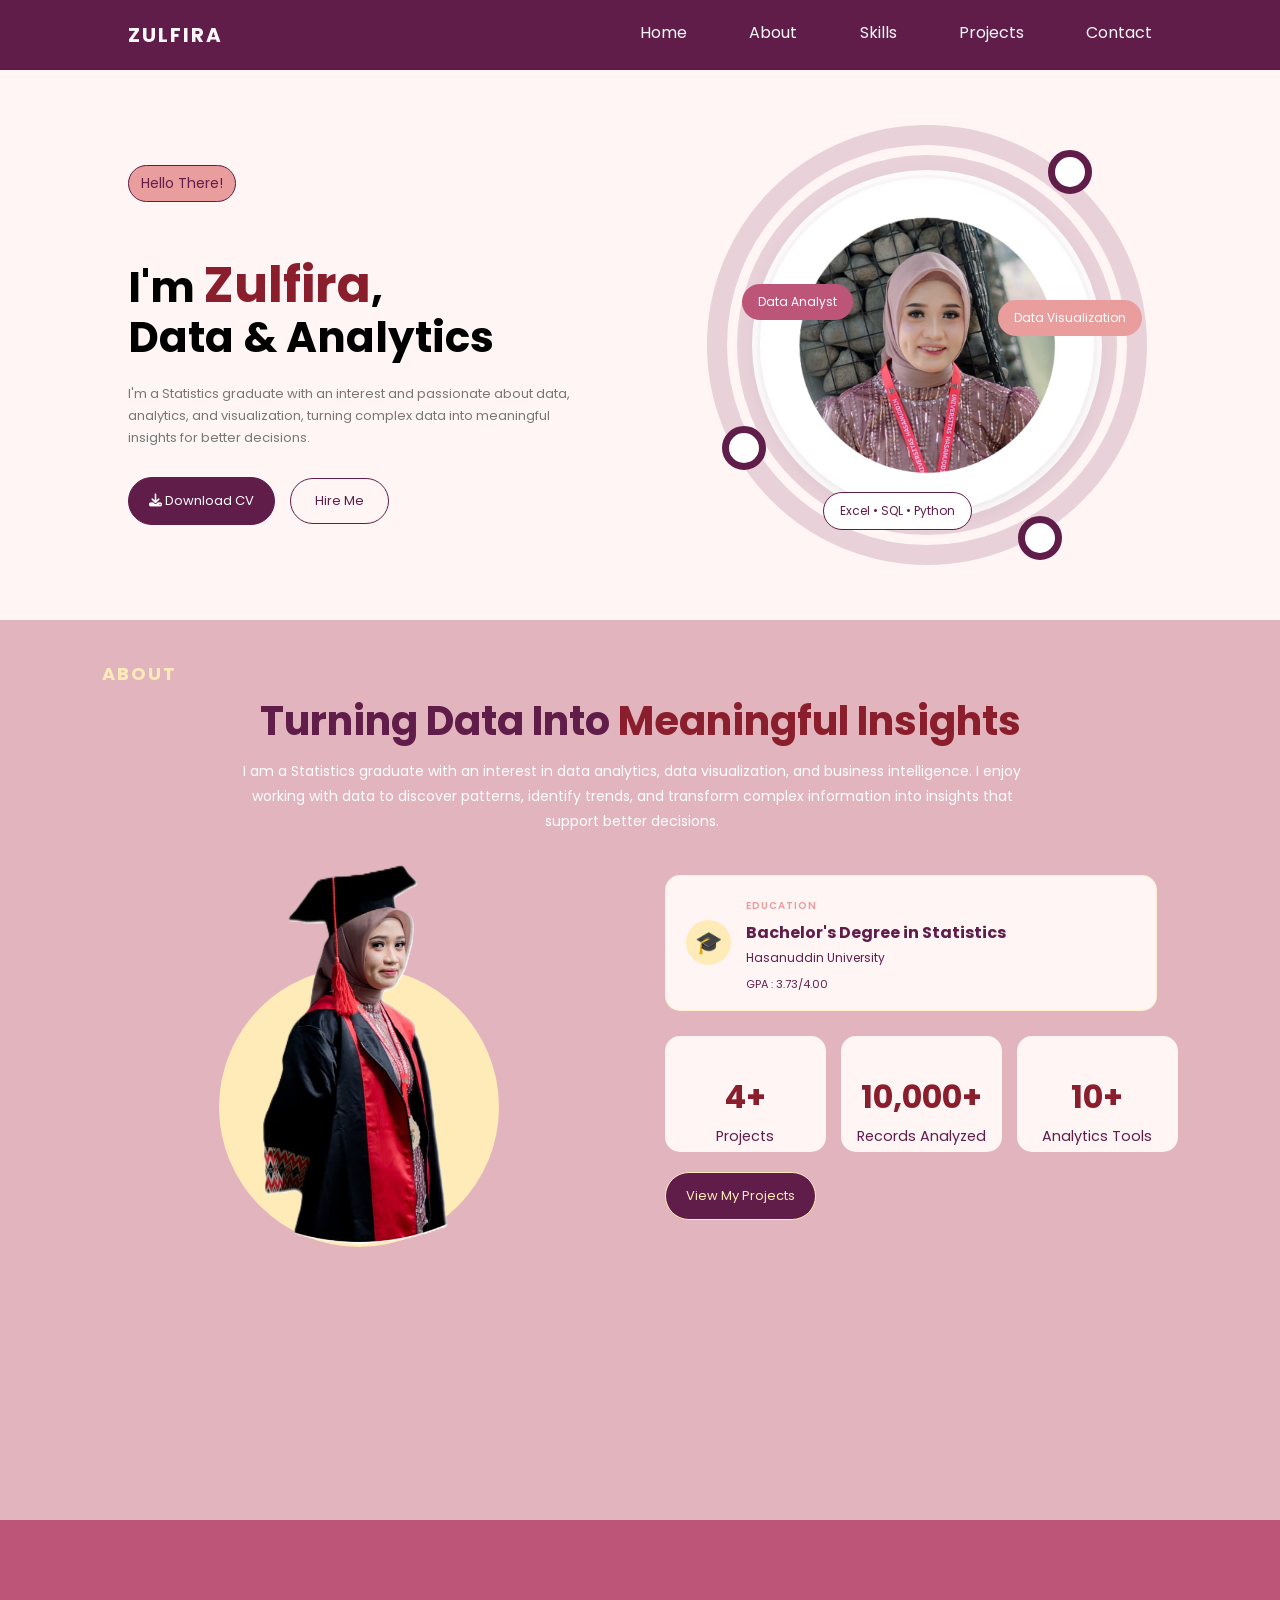
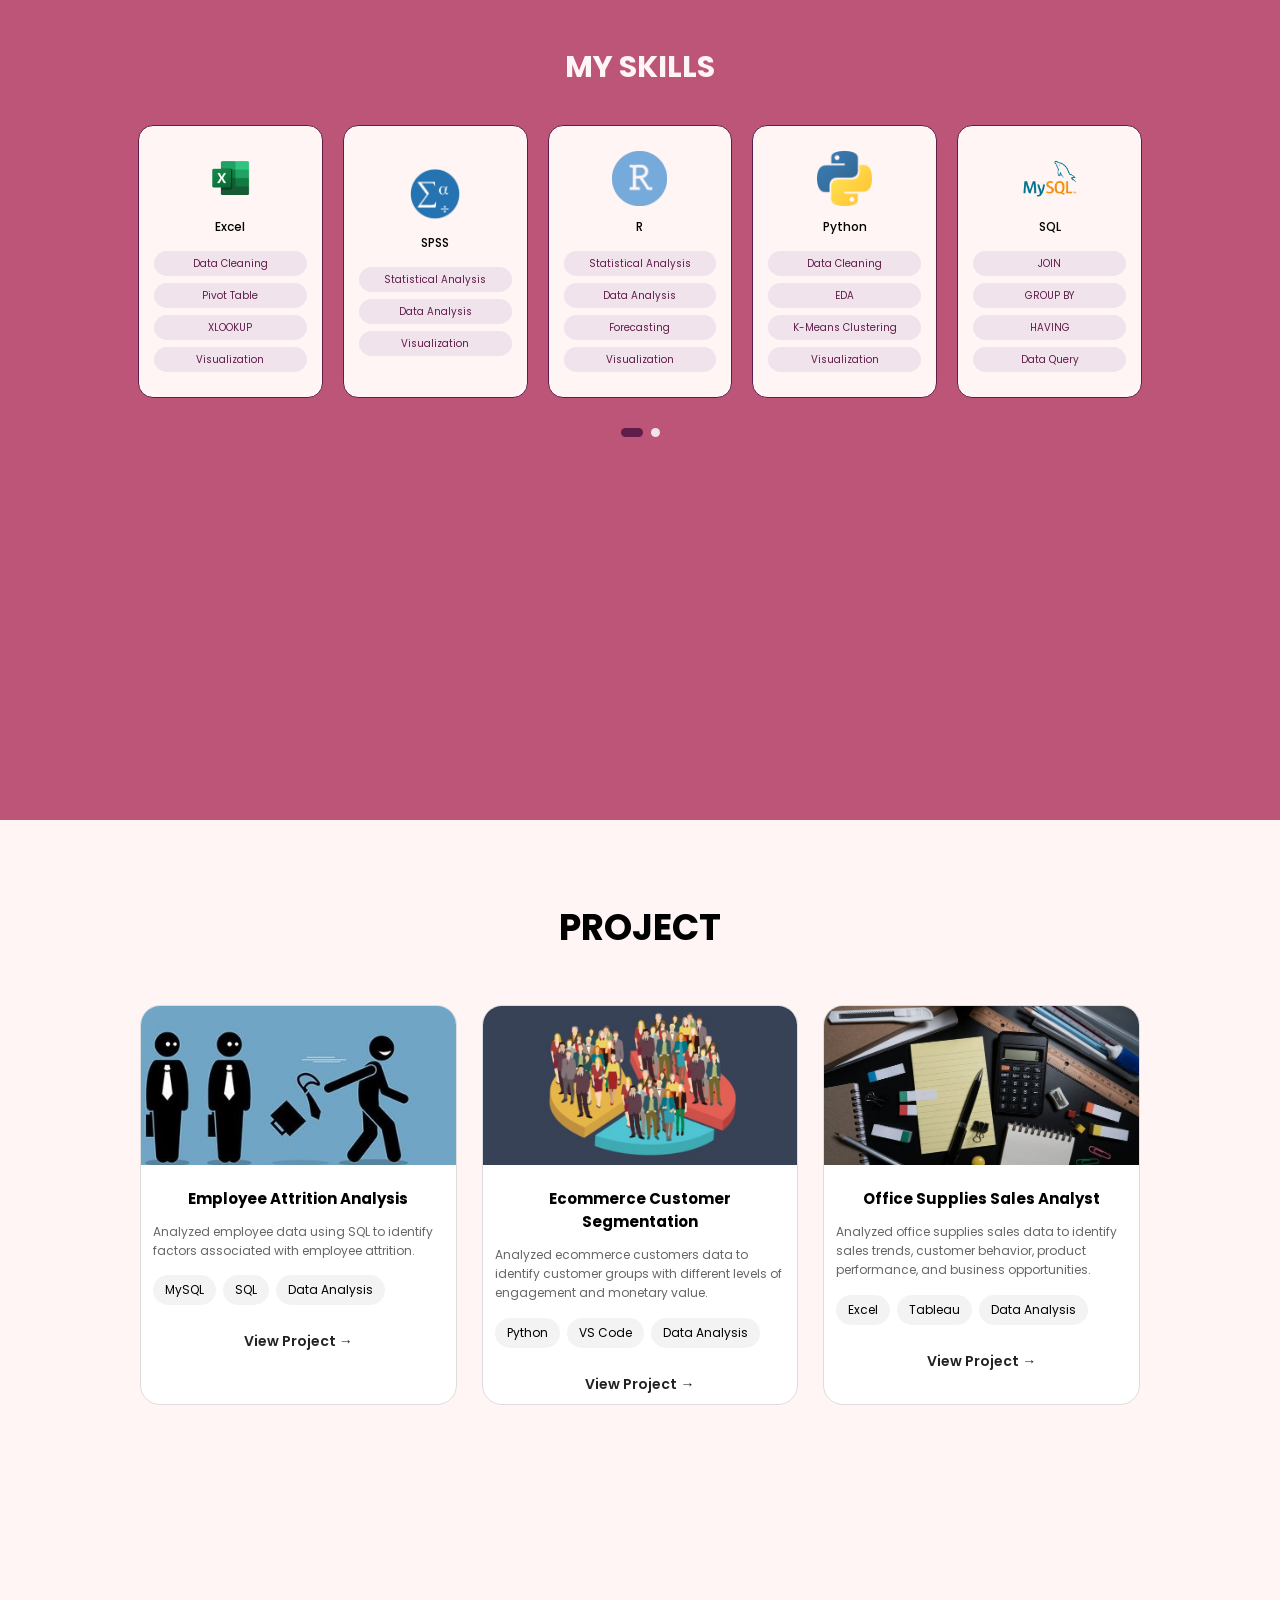
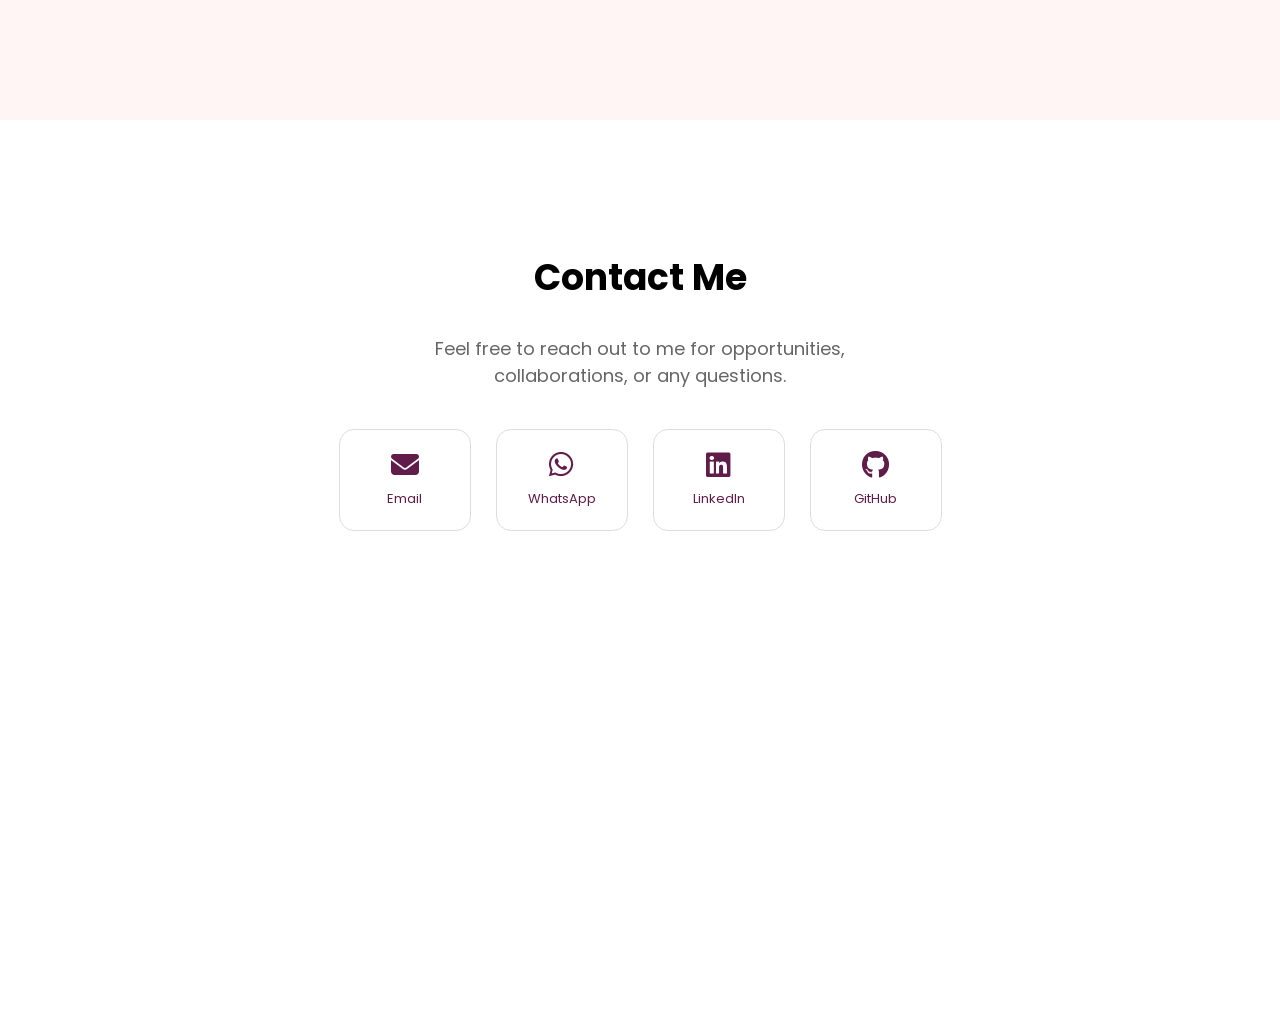
==== commit 53531c38: "update" ====
--- a/index.html
+++ b/index.html
@@ -147,24 +147,28 @@
 
         <!---ABOUT--->
         <section class="about" id="about">
+            <span class="section-label">ABOUT</span>
+            
+            <h2 class="about-title">
+                Turning Data Into <span>Meaningful Insights</span>
+                <p>
+                    I am a Statistics graduate with an interest in
+                    data analytics, data visualization, and business
+                    intelligence. I enjoy working with data to discover patterns,
+                    identify trends, and transform complex information
+                    into insights that support better decisions.
+                </p>
+            </h2>
+
+            <div class="about-content">
             <div class="about-image">
                 <div class="about-circle"></div>
                 <img src="images/Profile 2.png" alt="Zulfira">
             </div>
             
+            
             <div class="about-text">
                 <span class="section-label"></span>
-                <h2>
-                    Turning Data Into
-                    <span>Meaningful Insights.</span>
-                </h2>
-                <p>
-                    I am a Statistics graduate with an interest in
-                    data analytics, data visualization, and business
-                    intelligence.I enjoy working with data to discover patterns,
-                    identify trends, and transform complex information
-                    into insights that support better decisions.
-                </p>
 
                 <div class="education">
                     <div class="education-icon">🎓</div>
@@ -176,9 +180,27 @@
                     </div>
                 </div>
 
+                <div class="about-stats">
+                    <div class="stat-card">
+                        <h3>4+</h3>
+                        <p>Projects</p>
+                    </div>
+
+                    <div class="stat-card">
+                        <h3>10,000+</h3>
+                        <p>Records Analyzed</p>
+                    </div>
+
+                    <div class="stat-card">
+                        <h3>10+</h3>
+                        <p>Analytics Tools</p>
+                    </div>
+                </div>
+
                 <a href="#project" class="portfolio-btn">
                     View My Projects
                 </a>
+            </div>
             </div>
         </section>
 
@@ -340,7 +362,7 @@
                     <span>Data Analysis</span>
                 </div>
 
-                <a href="https://github.com/Zulfiraa/Employee-Attrition-Analysis/tree/main" class="project-button">
+                <a href="projects/employee-attrition.html" class="project-button">
                     View Project →
                 </a>
                 </div>
@@ -365,7 +387,7 @@
                     <span>Data Analysis</span>
                 </div>
 
-                <a href="https://github.com/Zulfiraa/Ecommerce-Customer-Segmentation/tree/main" class="project-button">
+                <a href="projects/customer-segmentation.html" class="project-button">
                     View Project →
                 </a>
                 </div>
@@ -389,7 +411,7 @@
                     <span>Data Analysis</span>
                 </div>
 
-                <a href="https://github.com/Zulfiraa/Office-Supplies-Sales-Analyst" class="project-button">
+                <a href="projects/office-supplies.html" class="project-button">
                     View Project →
                 </a>
                 </div>
--- a/css/style.css
+++ b/css/style.css
@@ -301,22 +301,59 @@
 ========================= */
 
 .about {
+    position: relative;
     width: 100%;
+    background: #E2B4BD;
+    padding: 40px 8% 80px;
+}
+
+.section-label {
+    display: block;
+    font-size: 18px;
+    font-weight: 700;
+    letter-spacing: 2px;
+    color: #FFEBB8;
+    margin-bottom: 10px;
+}
+
+.about-title {
+    font-size: 40px;
+    text-align: center;
+    line-height: 1.2;
+    margin: 0 0 30px;
+    color: #601D49;
+}
+
+.about-title span {
+    color: #8B1E2D;
+}
+
+.about-title p {
+    color: #fff;
+    font-size: 14px;
+    line-height: 1.8;
+    font-weight: 400;
+    max-width: 800px;
+    margin-left: 130px;
+}
+
+.about-content {
     display: flex;
     align-items: center;
-    gap: 30px;
-    background: #E2B4BD;
-}
+    gap: 50px;
+}
+
 
 /* FOTO */
 
 .about-image {
-    width: 45%;
-    height: 400px;
+    width: 100%;
+    height: 300px;
     position: relative;
     display: flex;
     justify-content: center;
     align-items: center;
+    margin-top: -50px;
 }
 
 .about-image img {
@@ -324,6 +361,7 @@
     position: relative;
     z-index: 2;
 }
+
 
 /* LINGKARAN */
 
@@ -334,6 +372,8 @@
     background: #FFEBB8;
     border-radius: 50%;
     top: 100px;
+    left: 50%;
+    transform: translateX(-50%);
     z-index: 1;
 }
 
@@ -341,33 +381,90 @@
 /* TEXT */
 
 .about-text {
-    width: 55%;
-}
-
-.section-label {
-    color: #f2ae00;
-    font-size: 14px;
+    width: 100%;
+    grid-column: 1;
+}
+
+.education {
+    display: flex;
+    align-items: center;
+    gap: 15px;
+    margin: 0 0 25px;
+    padding: 15px 20px;
+    max-width: 450px;
+
+    background: #FFF5F5;
+    border: 1px solid rgba(255, 235, 184, 0.6);
+    border-radius: 15px;
+}
+
+.education-icon {
+    width: 45px;
+    height: 45px;
+    display: flex;
+    align-items: center;
+    justify-content: center;
+
+    background: #FFEBB8;
+    border-radius: 50%;
+    font-size: 22px;
+}
+
+.education-info span {
+    color: #EA9D9D;
+    font-size: 10px;
     font-weight: 600;
-    text-transform: uppercase;
-}
-
-.about-text h2 {
-    font-size: 36px;
-    line-height: 1.2;
-    margin: 15px 0 20px;
+    letter-spacing: 1px;
+}
+
+.education-info h3 {
     color: #601D49;
-}
-
-.about-text h2 span {
-    color: #FFEBB8;
-}
-
-.about-text p {
-    color: #ffff;
-    font-size: 14px;
-    line-height: 1.8;
-    margin-bottom: 15px;
-    max-width: 550px;
+    font-size: 16px;
+    margin: 4px 0;
+}
+
+.education-info p {
+    color: #601D49;
+    font-size: 12px;
+    margin: 0 0 3px;
+}
+
+.education-info small {
+    color: #601D49;
+    font-size: 11px;
+}
+
+.about-card {
+    grid-column: 2;
+    grid-row: 1 / span 2;
+    width: 100%;
+}
+
+.about-stats {
+    display: grid;
+    grid-template-columns: repeat(3, 1fr);
+    gap: 15px;
+    margin-top: 20px;
+}
+
+.stat-card {
+    padding: 5px 15px;
+    border-radius: 15px;
+    background-color: #FFF5F5;
+    text-align: center;
+    align-items: center;
+}
+
+.stat-card h3 {
+    font-size: 2rem;
+    color: #8B1E2D;
+    margin-bottom: 5px;
+}
+
+.stat-card p {
+    font-size: 0.9rem;
+    color: #601D49;
+    margin: 0;
 }
 
 .buttons-about {
@@ -385,74 +482,9 @@
     color: #FFEBB8;
     background-color: #601D49;
     font-size: 13px;
-    transition: 0.3s;
-}
-
-.education {
-    display: flex;
-    align-items: center;
-    gap: 15px;
-    margin: 20px 0 25px;
-    padding: 15px 20px;
-    max-width: 450px;
-
-    background: #FFF5F5;
-    border: 1px solid rgba(255, 235, 184, 0.6);
-    border-radius: 15px;
-}
-
-.education-icon {
-    width: 45px;
-    height: 45px;
-    display: flex;
-    align-items: center;
-    justify-content: center;
-
-    background: #FFEBB8;
-    border-radius: 50%;
-    font-size: 22px;
-}
-
-.education-info span {
-    color: #EA9D9D;
-    font-size: 10px;
-    font-weight: 600;
-    letter-spacing: 1px;
-}
-
-.education-info h3 {
-    color: #601D49;
-    font-size: 16px;
-    margin: 4px 0;
-}
-
-.education-info p {
-    color: #601D49;
-    font-size: 12px;
-    margin: 0 0 3px;
-}
-
-.education-info small {
-    color: #601D49;
-    font-size: 11px;
-}
-
-/*Social Media*/
-.social-links {
-    display: flex;
-    gap: 25px;
-    margin-top: 30px;
-}
-
-.social-links a {
-    font-size: 28px;
-    color: #457B9D;
-    transition: 0.3s;
-}
-
-.social-links a:hover {
-    transform: translateY(-5px);
-}
+    margin-top: 20px;
+}
+
 
 
 /* =========================
@@ -577,43 +609,6 @@
     background: #601D49;
 }
 
-@media (max-width: 768px) {
-
-    #skills {
-        padding: 70px 5%;
-    }
-
-    .skills-slider {
-        overflow-x: auto;
-        overflow-y: hidden;
-        scroll-snap-type: x mandatory;
-    }
-
-    .skill-slide {
-        flex: 0 0 100%;
-        min-width: 100%;
-        grid-template-columns: repeat(2, 1fr);
-        gap: 15px;
-        padding: 5px;
-    }
-
-    .skill-card {
-        min-height: 160px;
-        padding: 15px 10px;
-    }
-
-    .skill-card img {
-        width: 50px;
-        height: 50px;
-    }
-
-    .skills-tags span {
-        font-size: 9px;
-        padding: 5px 7px;
-    }
-}
-
-
 /* =========================
    PROJECTS
 ========================= */
@@ -757,6 +752,163 @@
     transform: translateY(-5px);
     box-shadow: 0 8px 20px rgba(0,0,0,0.08);
 }
+
+
+
+
+/* =========================
+   PROJECT DETAIL 
+========================= */
+
+.project-detail {
+    max-width: 1000px;
+    margin: auto;
+    padding: 60px 8%;
+    min-height: auto;
+}
+
+.back-button {
+    color: #601D49;
+    text-decoration: none;
+    font-weight: 600;
+}
+
+.project-detail-header {
+    margin-top: 10px;
+}
+
+.project-category {
+    color: #8B1E2D;
+    font-weight: 600;
+}
+
+.project-detail-header h1 {
+    font-size: 3rem;
+    margin: 15px 0;
+    color: #601D49;
+}
+
+.project-detail-header p {
+    max-width: 800px;
+    line-height: 1.7;
+}
+
+
+.project-info {
+    display: grid;
+    grid-template-columns: repeat(3, 1fr);
+    gap: 20px;
+    margin: 40px 0;
+}
+
+.info-card {
+    background: #FFF5F5;
+    padding: 20px;
+    border-radius: 15px;
+}
+
+.info-card h4 {
+    color: #8B1E2D;
+    margin-bottom: 8px;
+}
+
+
+.project-section {
+    margin-top: auto;
+    min-height: auto;
+    padding: 25px 8%;
+}
+
+.project-section h2 {
+    color: #601D49;
+    margin-bottom: 20px;
+}
+
+.project-section p {
+    line-height: 1.8;
+}
+
+.project-section img {
+    width: 100%;
+    margin-top: 25px;
+    border-radius: 15px;
+}
+
+/* Analysis Cards */ 
+
+.analysis-steps { 
+    max-width: 1100px; 
+    margin: 0 auto; 
+    display: grid; 
+    grid-template-columns: repeat(4, 1fr); 
+    gap: 20px; 
+} 
+
+.analysis-step { 
+    background-color: #ffffff; 
+    padding: 28px 22px; 
+    border-radius: 16px; 
+    border: 1px solid #ead5dc; 
+    box-shadow: 0 6px 18px rgba(96, 29, 73, 0.08); 
+    transition: 0.3s ease; 
+} 
+
+.analysis-step:hover { 
+    transform: translateY(-6px); 
+    box-shadow: 0 10px 25px rgba(96, 29, 73, 0.14); 
+} 
+
+.analysis-step h3 { 
+    color: #8B1E2D; 
+    font-size: 1.05rem; 
+    margin-bottom: 12px; 
+} 
+
+.analysis-step p { 
+    color: #666; 
+    font-size: 0.8rem; 
+    line-height: 1.7; 
+    margin: 0; 
+}
+
+
+.findings {
+    display: grid;
+    grid-template-columns: repeat(3, 1fr);
+    gap: 20px;
+}
+
+.finding-card {
+    padding: 25px;
+    background: #E2B4BD;
+    border-radius: 15px;
+}
+
+.finding-card h3 {
+    font-size: 24px;
+    color: #601D49;
+    margin-bottom: 10px;
+}
+
+.finding-card p {
+    margin: 0;
+    font-size: 14px;
+}
+
+
+.project-section li {
+    margin-bottom: 12px;
+    line-height: 1.5;
+}
+
+
+.project-links {
+    margin-top: 50px;
+}
+
+
+
+
 
 
 /* =========================
@@ -1097,60 +1249,242 @@
 
 
 
- /* =========================
-       ABOUT
+/* =========================
+   ABOUT - MOBILE
+========================= */
+
+@media (max-width: 768px) {
+
+    .about {
+        padding: 35px 5% 60px;
+    }
+
+    /* LABEL ABOUT */
+    .section-label {
+        font-size: 14px;
+        letter-spacing: 1.5px;
+        margin-bottom: 20px;
+    }
+
+    /* JUDUL */
+    .about-title {
+        font-size: 27px;
+        line-height: 1.25;
+        text-align: center;
+        margin: 0 0 25px;
+    }
+
+    .about-title span {
+        display: inline;
+    }
+
+    /* Jika ada paragraf di bawah judul */
+    .about-title p {
+        font-size: 13px;
+        line-height: 1.7;
+        max-width: 100%;
+        margin: 10px 0 0;
+        text-align: center;
+    }
+
+    /* CONTENT */
+    .about-content {
+        display: flex;
+        flex-direction: column;
+        gap: 20px;
+        align-items: center;
+    }
+
+    /* =========================
+       FOTO
     ========================= */
-@media (max-width: 768px) {
-
-    .about {
-        flex-direction: column;
-        padding: 50px 20px;
-        gap: 20px;
-        text-align: center;
-    }
 
     .about-image {
         width: 100%;
-        height: 300px;
+        height: 250px;
+        margin-top: 0;
     }
 
     .about-image img {
-        width: 330px;
-    }
-
+        width: 280px;
+        max-width: 90%;
+    }
+
+    /* LINGKARAN */
     .about-circle {
-        width: 220px;
-        height: 220px;
-        top: 60px;
-    }
+        width: 190px;
+        height: 190px;
+        top: 55px;
+    }
+
+    /* =========================
+       TEXT
+    ========================= */
 
     .about-text {
         width: 100%;
+    }
+
+    /* EDUCATION */
+    .education {
+        width: 50%;
+        max-width: 380px;
+        margin: 0 auto 20px;
+    }
+
+    .education-icon {
+        width: 40px;
+        height: 40px;
+        min-width: 40px;
+        font-size: 19px;
+    }
+
+    .education-info span {
+        font-size: 9px;
+    }
+
+    .education-info h3 {
+        font-size: 14px;
+    }
+
+    .education-info p {
+        font-size: 11px;
+    }
+
+    .education-info small {
+        font-size: 10px;
+    }
+
+    /* =========================
+       STATS
+    ========================= */
+
+    .about-stats {
+        grid-template-columns: repeat(3, 1fr);
+        gap: 8px;
+        margin-top: 15px;
+    }
+
+    .stat-card {
+        padding: 10px 5px;
+        border-radius: 12px;
+    }
+
+    .stat-card h3 {
+        font-size: 1.4rem;
+        margin-bottom: 3px;
+    }
+
+    .stat-card p {
+        font-size: 0.65rem;
+        line-height: 1.3;
+    }
+
+    /* =========================
+       BUTTON
+    ========================= */
+
+    .buttons-about {
+        width: 100%;
         display: flex;
-        flex-direction: column;
+        justify-content: center;
         align-items: center;
-    }
-
-    .about-text h2 {
-        font-size: 30px;
-    }
-
-    .about-text p {
-        font-size: 13px;
-    }
-
-    .education {
+        gap: 10px;
+        
+    }
+
+    .portfolio-btn {
+        margin: 15px 200px;
+        
+    }
+
+}
+
+/* =========================
+   SKILLS - MOBILE
+========================= */
+@media (max-width: 768px) {
+
+    #skills {
+        padding: 60px 5%;
+        min-height: auto;
+    }
+
+    .skills-slider {
+        display: flex;
         width: 100%;
-        max-width: 400px;
+        overflow-x: auto;
+        overflow-y: hidden;
+        scroll-snap-type: x mandatory;
+        -webkit-overflow-scrolling: touch;
+    }
+
+    .skill-slide {
+        flex: 0 0 100%;
+        width: 100%;
+        min-width: 100%;
+
+        display: grid;
+        grid-template-columns: repeat(2, 1fr);
+        gap: 10px;
+
+        padding: 5px;
         box-sizing: border-box;
-        text-align: left;
-    }
-
-    .buttons-about {
-        justify-content: center;
-    }
-}
-
+
+        scroll-snap-align: start;
+    }
+
+    .skill-card {
+        min-height: 130px;
+        padding: 10px 7px;
+    }
+
+    .skill-card img {
+        width: 40px;
+        height: 40px;
+    }
+
+    .skill-card h3 {
+        font-size: 11px;
+    }
+
+    .skills-tags span {
+        font-size: 8px;
+        padding: 4px 5px;
+    }
+}
+
+@media (max-width: 480px) {
+
+    .skill-slide {
+        flex: 0 0 100%;
+        width: 100%;
+        min-width: 100%;
+        min-height: auto;
+
+        grid-template-columns: repeat(2, 1fr);
+        gap: 8px;
+    }
+
+    .skill-card {
+        min-height: 120px;
+        padding: 8px 6px;
+    }
+
+    .skill-card img {
+        width: 35px;
+        height: 35px;
+    }
+
+    .skill-card h3 {
+        font-size: 10px;
+    }
+
+    .skills-tags span {
+        font-size: 7px;
+        padding: 3px 4px;
+    }
+}
 
 /* =========================
    PROJECTS - MOBILE
@@ -1161,6 +1495,7 @@
     #projects {
         padding: 40px 5%;
         font-size: 20px;
+        min-height: auto;
     }
 
     .projects-description {
@@ -1226,6 +1561,7 @@
 
     #projects {
         padding: 35px 5%;
+        min-height: auto;
     }
 
     .project-container {
@@ -1275,10 +1611,126 @@
 
     #contact {
         padding: 50px 5%;
+        min-height: auto;
     }
 
     .project-container {
         margin: 25px auto;
         height: auto;
     }
-}+}
+
+@media (max-width: 768px) {
+    section {
+        min-height: auto;
+        padding: 50px 5%;
+    }
+}
+
+@media (max-width: 480px) {
+    section {
+        min-height: auto;
+        padding: 35px 5%;
+    }
+}
+
+
+/* =========================
+   PROJECTS DETAIL - MOBILE
+========================= */
+@media (max-width: 768px) {
+
+    .project-detail {
+        padding: 30px 5%;
+    }
+
+    .project-detail-header h1 {
+        font-size: 2.2rem;
+    }
+
+    .project-info {
+        grid-template-columns: repeat(3, 1fr);
+    }
+
+    .findings {
+        grid-template-columns: repeat(3, 1fr);
+    }
+
+    .project-section {
+        margin-top: 1px;
+        margin-bottom: 2px;
+    }
+}
+
+
+/* =========================
+   TABLET & MOBILE data analysis
+========================= */
+
+@media (max-width: 768px) {
+
+    .project-section {
+        padding: 10px 3%;
+    }
+
+    .project-section h2 {
+        font-size: 1.9rem;
+        margin-bottom: 15px;
+    }
+
+    .project-section > p {
+        font-size: 0.9rem;
+        line-height: 1.7;
+        margin-bottom: 20px;
+    }
+
+    .analysis-steps {
+        grid-template-columns: repeat(2, 1fr);
+        gap: 15px;
+    }
+
+    .analysis-step {
+        padding: 20px 15px;
+        border-radius: 14px;
+    }
+
+    .analysis-step h3 {
+        font-size: 0.95rem;
+        margin-bottom: 10px;
+    }
+
+    .analysis-step p {
+        font-size: 12px;
+        line-height: 1.6;
+    }
+}
+
+
+/* =========================
+   SMALL MOBILE
+========================= */
+
+@media (max-width: 480px) {
+
+    .project-section {
+        padding: 5px 5%;
+    }
+
+    .project-section h2 {
+        font-size: 1.7rem;
+    }
+
+    .project-section > p {
+        font-size: 0.85rem;
+        text-align: left;
+    }
+
+    .analysis-steps {
+        grid-template-columns: 1fr;
+    }
+
+    .analysis-step {
+        padding: 20px;
+    }
+
+}
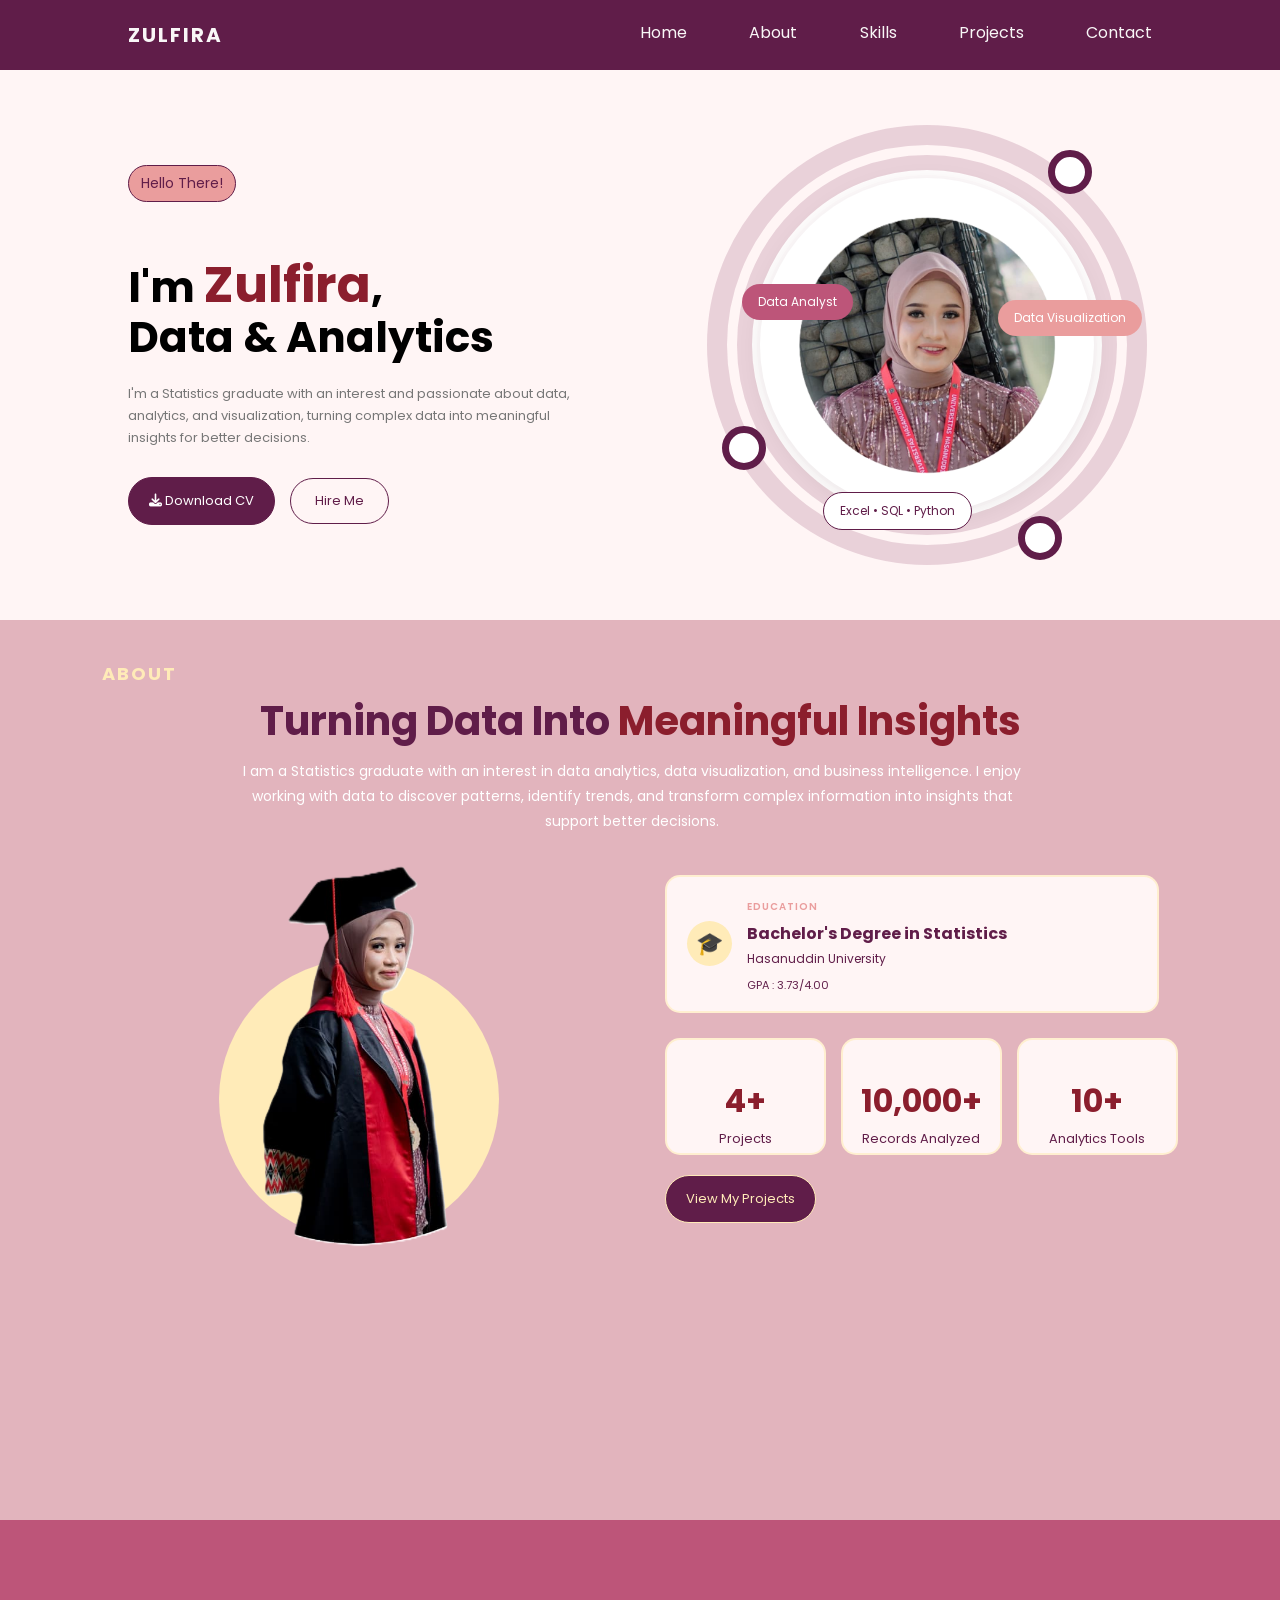
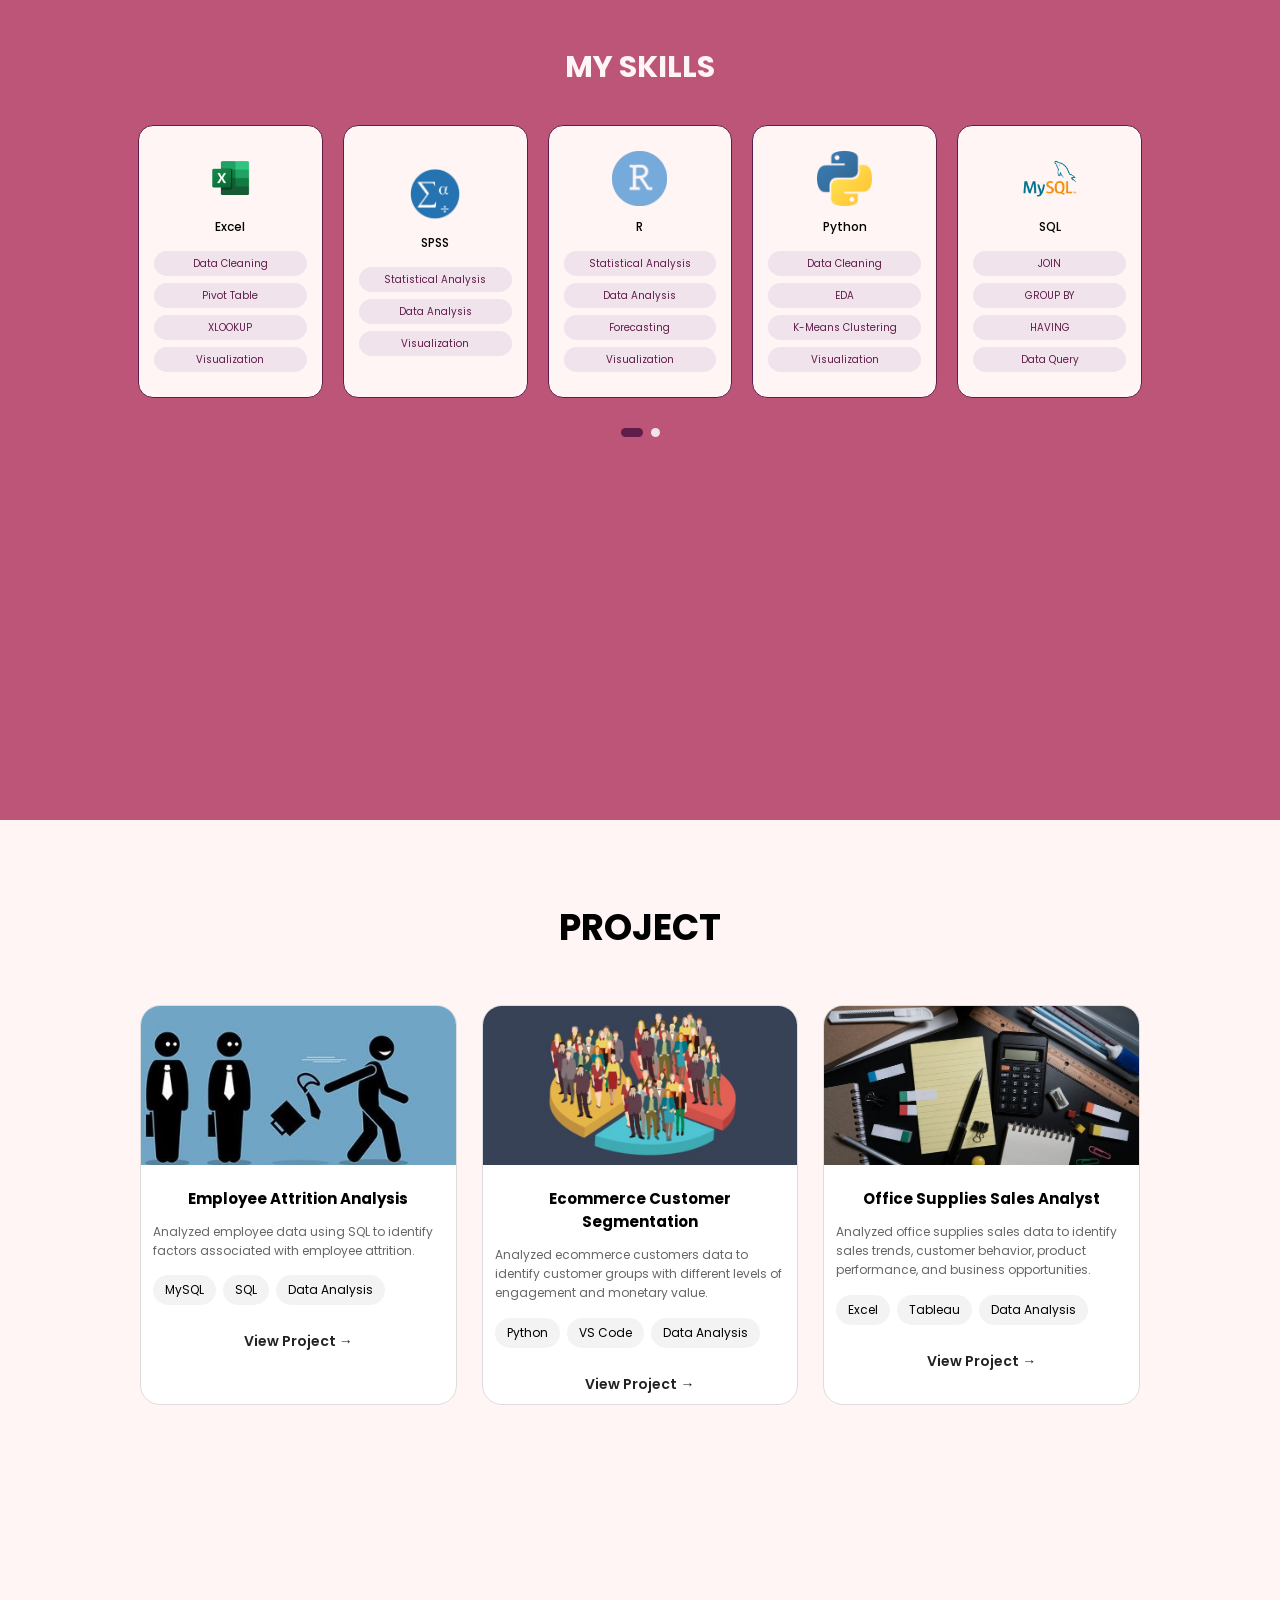
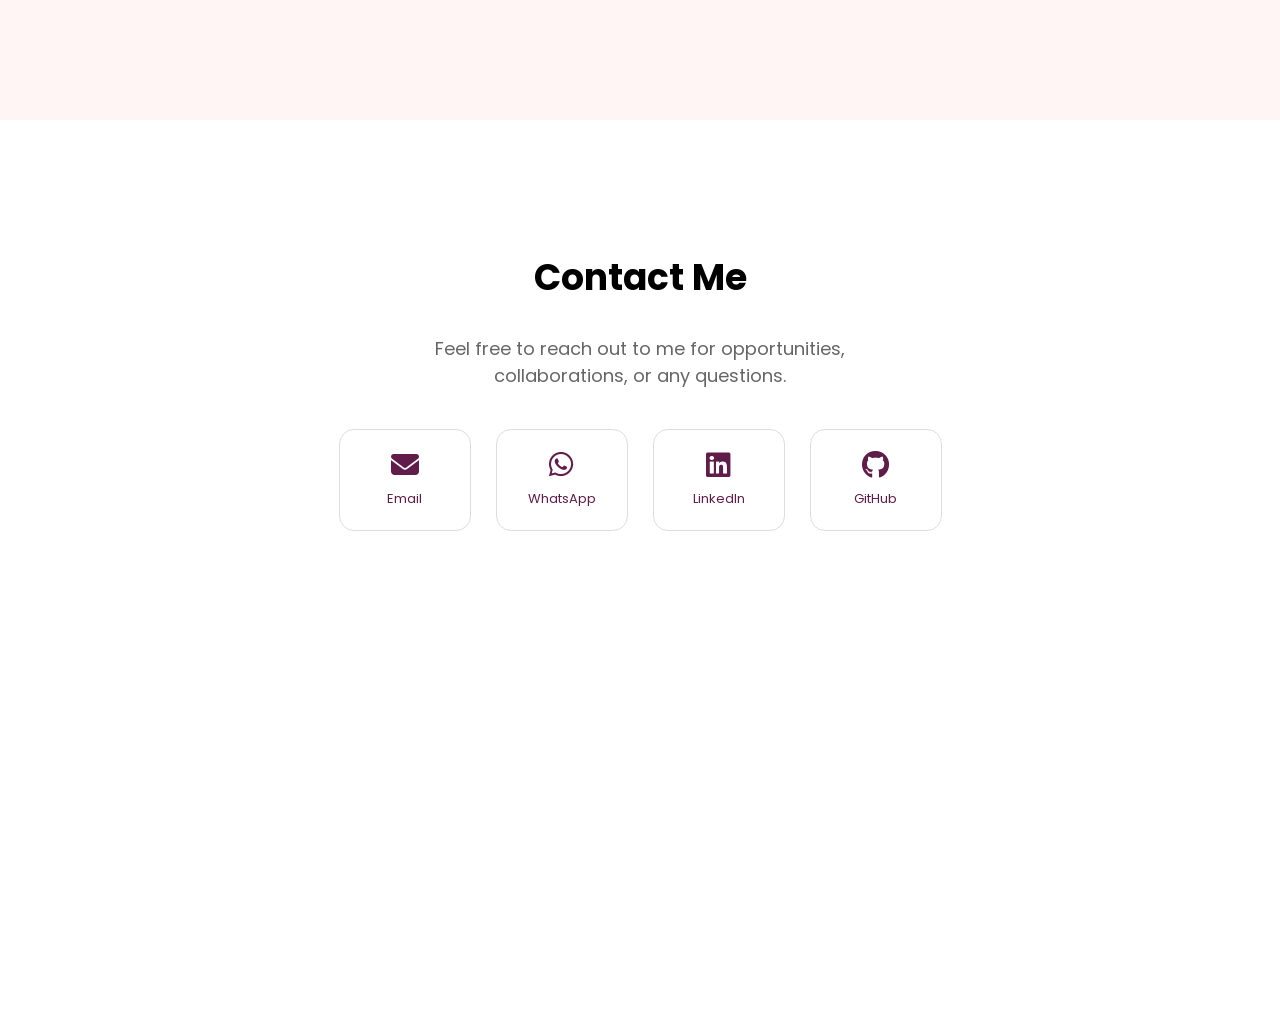
==== commit d8b32271: "update portfolio" ====
--- a/index.html
+++ b/index.html
@@ -197,7 +197,7 @@
                     </div>
                 </div>
 
-                <a href="#project" class="portfolio-btn">
+                <a href="#projects" class="portfolio-btn">
                     View My Projects
                 </a>
             </div>
--- a/css/style.css
+++ b/css/style.css
@@ -371,7 +371,7 @@
     height: 280px;
     background: #FFEBB8;
     border-radius: 50%;
-    top: 100px;
+    top: 90px;
     left: 50%;
     transform: translateX(-50%);
     z-index: 1;
@@ -394,7 +394,7 @@
     max-width: 450px;
 
     background: #FFF5F5;
-    border: 1px solid rgba(255, 235, 184, 0.6);
+    border: 2px solid rgba(255, 235, 184, 0.6);
     border-radius: 15px;
 }
 
@@ -453,6 +453,7 @@
     background-color: #FFF5F5;
     text-align: center;
     align-items: center;
+    border: 2px solid rgba(255, 235, 184, 0.6);
 }
 
 .stat-card h3 {
@@ -462,7 +463,7 @@
 }
 
 .stat-card p {
-    font-size: 0.9rem;
+    font-size: 0.8rem;
     color: #601D49;
     margin: 0;
 }
@@ -1400,6 +1401,114 @@
 
 }
 
+@media (max-width: 480px) {
+
+    /* =========================
+       ABOUT
+    ========================= */
+
+    .about {
+        padding: 30px 5% 50px;
+    }
+
+    .section-label {
+        font-size: 13px;
+        text-align: left;
+        margin-bottom: 8px;
+    }
+
+    .about-title {
+        font-size: 24px;
+        line-height: 1.25;
+        text-align: center;
+        margin-bottom: 20px;
+    }
+
+
+    /* =========================
+       FOTO
+    ========================= */
+
+    .about-image {
+        width: 100%;
+        height: 220px;
+        margin-top: 0;
+    }
+
+    .about-image img {
+        width: 240px;
+        max-width: 90%;
+    }
+
+    .about-circle {
+        width: 165px;
+        height: 165px;
+        top: 48px;
+    }
+
+
+    /* =========================
+       EDUCATION
+    ========================= */
+
+    .about-text {
+        width: 100%;
+        display: flex;
+        flex-direction: column;
+        align-items: center;
+    }
+
+    .education {
+        width: 90%;
+        max-width: 350px;
+        margin: 0 auto 20px;
+        padding: 12px 14px;
+    }
+
+
+    /* =========================
+       STATS
+    ========================= */
+
+    .about-stats {
+        width: 100%;
+        grid-template-columns: repeat(3, 1fr);
+        gap: 7px;
+        margin-top: 10px;
+    }
+
+    .stat-card {
+        padding: 8px 4px;
+        border-radius: 10px;
+    }
+
+    .stat-card h3 {
+        font-size: 1.3rem;
+    }
+
+    .stat-card p {
+        font-size: 0.62rem;
+    }
+
+
+    /* =========================
+       BUTTON
+    ========================= */
+
+    .buttons-about {
+        width: 100%;
+        display: flex;
+        justify-content: center;
+        align-items: center;
+    }
+
+    .portfolio-btn {
+        margin: 15px auto 0;
+        padding: 10px 17px;
+        font-size: 12px;
+    }
+}
+
 /* =========================
    SKILLS - MOBILE
 ========================= */
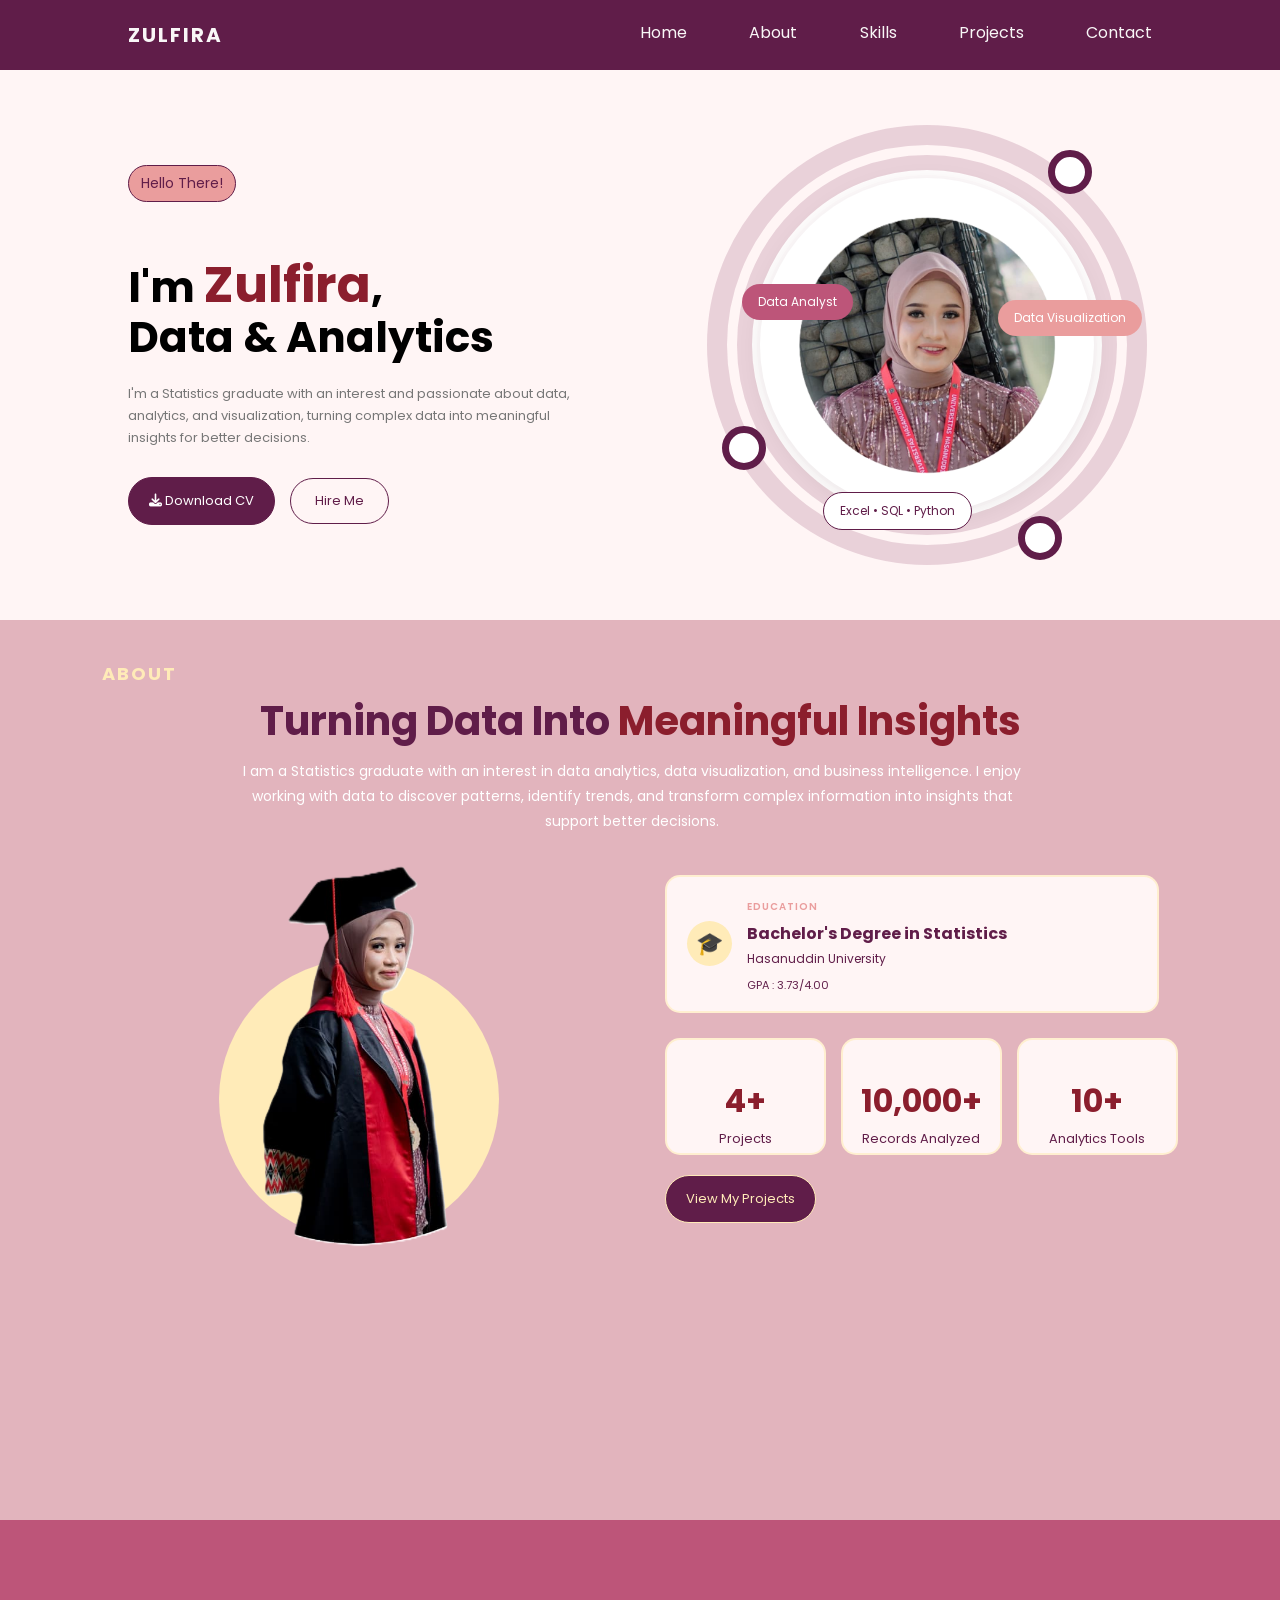
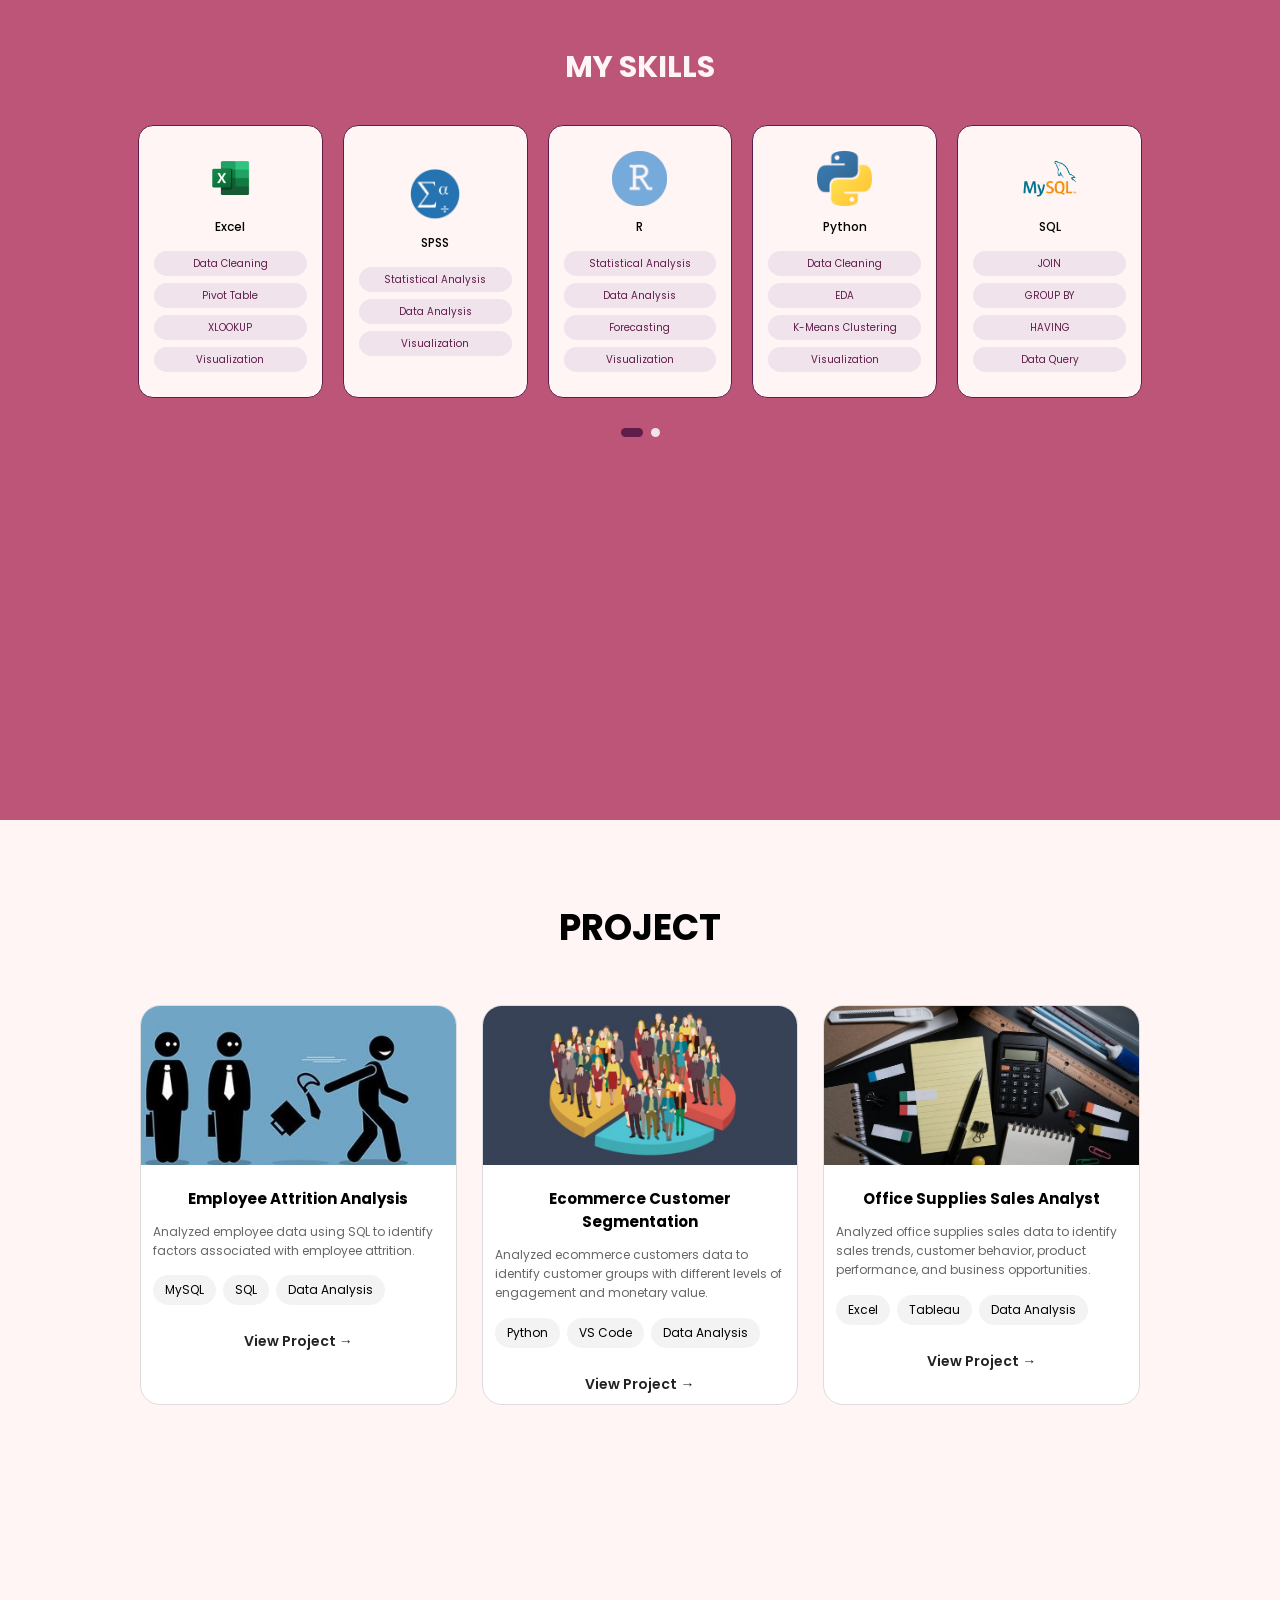
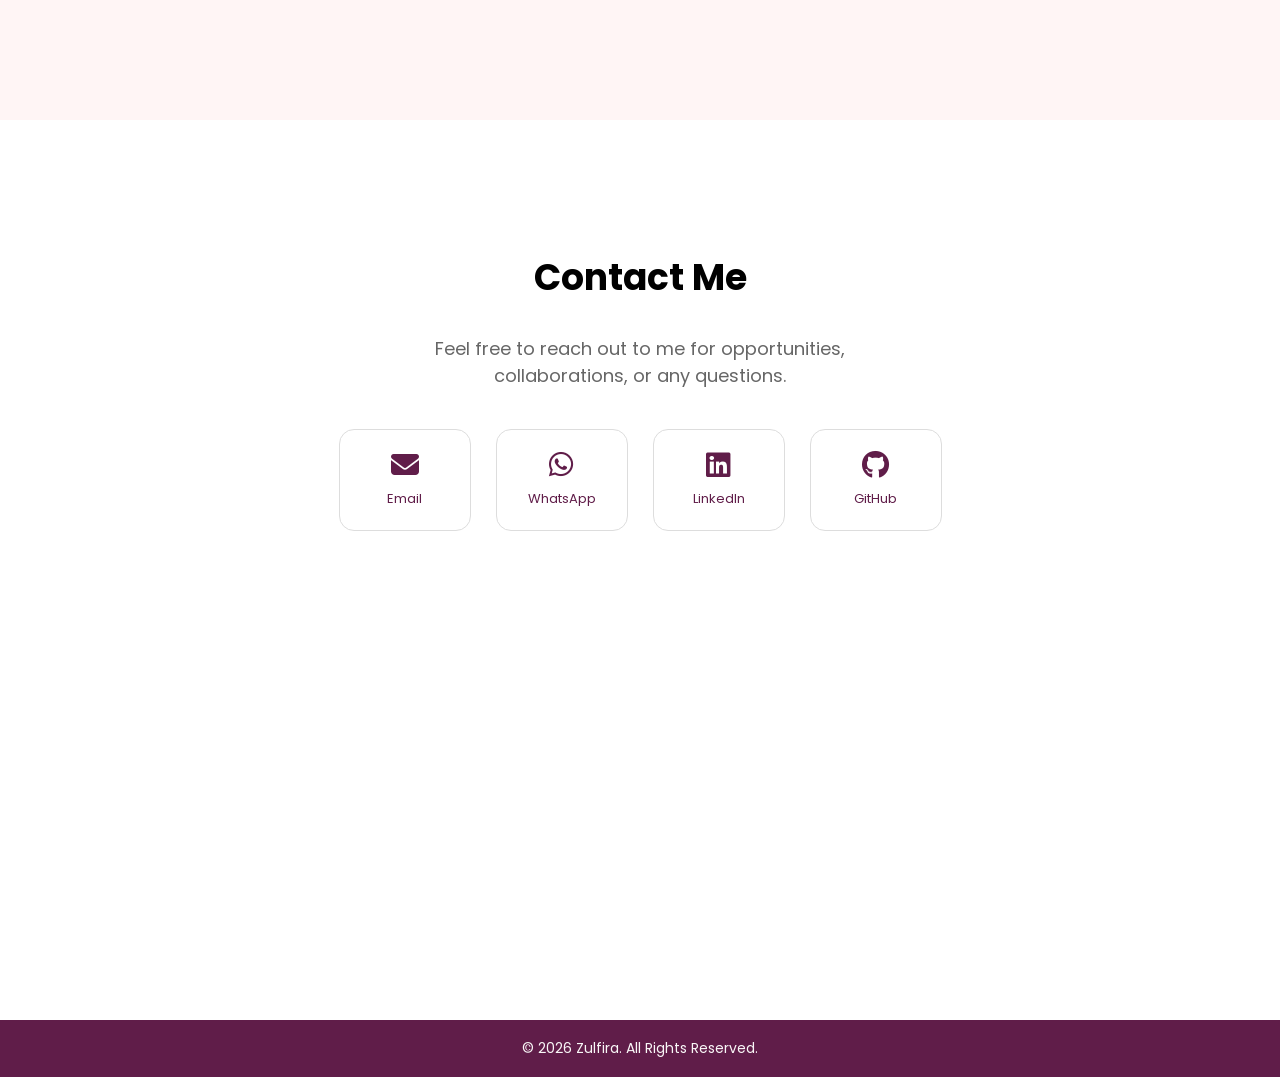
==== commit 1ee95029: "update" ====
--- a/index.html
+++ b/index.html
@@ -101,7 +101,7 @@
             </p>
 
             <div class="buttons">
-                <a href="assets/CV-Zulfira.pdf" download class="btn-cv">
+                <a href="assets/CV_Zulfira.pdf" download class="btn-cv">
                     <i class="fa-solid fa-download"></i>
                     Download CV
                 </a>
@@ -453,5 +453,9 @@
             </div>
         </section>
     </header>
+    <!-- FOOTER --> 
+     <footer> 
+        <p>© 2026 Zulfira. All Rights Reserved.</p> 
+    </footer>
 </body>
 </html>
--- a/css/style.css
+++ b/css/style.css
@@ -907,7 +907,20 @@
     margin-top: 50px;
 }
 
-
+/* =========================
+   FOOTER
+========================= */
+footer {
+    background: #601D49;
+    color: #F9F7F7;
+    text-align: center;
+    padding: 18px 8%;
+    font-size: 14px;
+}
+
+footer p {
+    margin: 0;
+}
 
 
 
@@ -915,6 +928,13 @@
 /* =========================
    RESPONSIVE / MOBILE
 ========================= */
+@media (max-width: 768px) {
+    section {
+        min-height: auto;
+        padding: 50px 5%;
+    }
+}
+
 .menu-toggle {
     display: none;
     font-size: 1.8rem;
@@ -981,6 +1001,450 @@
     }
 }
 
+
+/* =========================
+   MOBILE HERO
+========================= */
+
+@media (max-width: 768px) {
+
+    .hero {
+        min-height: auto;
+        width: 100%;
+        padding: 60px 20px 40px;
+        flex-direction: column;
+        text-align: center;
+        justify-content: center;
+        gap: 20px;
+        box-sizing: border-box;
+    }
+
+    /* LEFT SIDE */
+    .hero-text {
+        width: 100%;
+        display: flex;
+        flex-direction: column;
+        align-items: center;
+    }
+
+    .hello {
+        font-size: 12px;
+        padding: 6px 12px;
+        margin-bottom: 15px;
+    }
+
+    .hero h1 {
+        font-size: 32px;
+        line-height: 1.2;
+        margin-bottom: 15px;
+    }
+
+    .hero p {
+        font-size: 13px;
+        line-height: 1.6;
+        max-width: 350px;
+        margin-bottom: 22px;
+    }
+
+    /* BUTTONS */
+    .buttons {
+        justify-content: center;
+        gap: 10px;
+        flex-wrap: wrap;
+    }
+
+    .btn-cv,
+    .hire-btn {
+        font-size: 12px;
+        padding: 11px 18px;
+    }
+
+}
+    /* =========================
+   MOBILE HERO IMAGE
+========================= */
+
+@media (max-width: 768px) {
+
+    .hero-image {
+        width: 300px;
+        height: 300px;
+        margin: 0 auto;
+    }
+
+    /* Lingkaran dekorasi */
+    .circle-1 {
+        width: 200px;
+        height: 200px;
+        border-width: 12px;
+    }
+
+    .circle-2 {
+        width: 230px;
+        height: 230px;
+        border-width: 10px;
+    }
+
+    .circle-3 {
+        width: 270px;
+        height: 270px;
+        border-width: 12px;
+    }
+
+    /* Bingkai foto */
+    .photo-frame {
+        width: 210px;
+        height: 210px;
+        padding: 8px;
+    }
+
+    /* Lingkaran tambahan */
+    .hero-image::before {
+        width: 190px;
+        height: 190px;
+        border-width: 12px;
+    }
+
+    .hero-image::after {
+        width: 100px;
+        height: 100px;
+        border-width: 10px;
+    }
+
+    /* Lingkaran kecil */
+    .small-circle {
+        width: 20px;
+        height: 20px;
+        border-width: 5px;
+    }
+
+    .small-1 {
+        top: 25px;
+        right: 35px;
+    }
+
+    .small-2 {
+        bottom: 70px;
+        left: 5px;
+    }
+
+    .small-3 {
+        bottom: 5px;
+        right: 55px;
+    }
+
+    /* BADGES */
+    .badge {
+        padding: 6px 10px;
+        font-size: 9px;
+        border-radius: 15px;
+    }
+
+    .badge-one {
+        bottom: 165px;
+        left: 5px;
+    }
+
+    .badge-two {
+        right: -5px;
+        top: 120px;
+    }
+
+    .badge-three {
+        right: 115px;
+        bottom: 25px;
+    }
+}
+
+
+/* =========================
+   ABOUT - MOBILE
+========================= */
+
+@media (max-width: 768px) {
+
+    .about {
+        padding: 35px 5% 60px;
+    }
+
+    /* LABEL ABOUT */
+    .section-label {
+        font-size: 14px;
+        letter-spacing: 1.5px;
+        margin-bottom: 20px;
+    }
+
+    /* JUDUL */
+    .about-title {
+        font-size: 27px;
+        line-height: 1.25;
+        text-align: center;
+        margin: 0 0 25px;
+    }
+
+    .about-title span {
+        display: inline;
+    }
+
+    /* Jika ada paragraf di bawah judul */
+    .about-title p {
+        font-size: 13px;
+        line-height: 1.7;
+        max-width: 100%;
+        margin: 10px 0 0;
+        text-align: center;
+    }
+
+    /* CONTENT */
+    .about-content {
+        display: flex;
+        flex-direction: column;
+        gap: 20px;
+        align-items: center;
+    }
+
+    /* =========================
+       FOTO
+    ========================= */
+
+    .about-image {
+        width: 100%;
+        height: 250px;
+        margin-top: 0;
+    }
+
+    .about-image img {
+        width: 280px;
+        max-width: 90%;
+    }
+
+    /* LINGKARAN */
+    .about-circle {
+        width: 190px;
+        height: 190px;
+        top: 55px;
+    }
+
+    /* =========================
+       TEXT
+    ========================= */
+
+    .about-text {
+        width: 100%;
+    }
+
+    /* EDUCATION */
+    .education {
+        width: 50%;
+        max-width: 380px;
+        margin: 0 auto 20px;
+    }
+
+    .education-icon {
+        width: 40px;
+        height: 40px;
+        min-width: 40px;
+        font-size: 19px;
+    }
+
+    .education-info span {
+        font-size: 9px;
+    }
+
+    .education-info h3 {
+        font-size: 14px;
+    }
+
+    .education-info p {
+        font-size: 11px;
+    }
+
+    .education-info small {
+        font-size: 10px;
+    }
+
+    /* =========================
+       STATS
+    ========================= */
+
+    .about-stats {
+        grid-template-columns: repeat(3, 1fr);
+        gap: 8px;
+        margin-top: 15px;
+    }
+
+    .stat-card {
+        padding: 10px 5px;
+        border-radius: 12px;
+    }
+
+    .stat-card h3 {
+        font-size: 1.4rem;
+        margin-bottom: 3px;
+    }
+
+    .stat-card p {
+        font-size: 0.65rem;
+        line-height: 1.3;
+    }
+
+    /* =========================
+       BUTTON
+    ========================= */
+
+    .buttons-about {
+        width: 100%;
+        display: inline-flex;
+        justify-content: center;
+        align-items: center;
+        gap: 10px;
+    }
+
+    .portfolio-btn {
+        text-align: center;
+        padding: 10px 30px;
+        
+    }
+
+}
+
+/* =========================
+   SKILLS - MOBILE
+========================= */
+@media (max-width: 768px) {
+
+    #skills {
+        padding: 60px 5%;
+        min-height: auto;
+    }
+
+    .skills-slider {
+        display: flex;
+        width: 100%;
+        overflow-x: auto;
+        overflow-y: hidden;
+        scroll-snap-type: x mandatory;
+        -webkit-overflow-scrolling: touch;
+    }
+
+    .skill-slide {
+        flex: 0 0 100%;
+        width: 100%;
+        min-width: 100%;
+
+        display: grid;
+        grid-template-columns: repeat(2, 1fr);
+        gap: 10px;
+
+        padding: 5px;
+        box-sizing: border-box;
+
+        scroll-snap-align: start;
+    }
+
+    .skill-card {
+        min-height: 130px;
+        padding: 10px 7px;
+    }
+
+    .skill-card img {
+        width: 40px;
+        height: 40px;
+    }
+
+    .skill-card h3 {
+        font-size: 11px;
+    }
+
+    .skills-tags span {
+        font-size: 8px;
+        padding: 4px 5px;
+    }
+}
+
+/* =========================
+   PROJECTS - MOBILE
+========================= */
+
+@media (max-width: 768px) {
+
+    #projects {
+        padding: 40px 5%;
+        font-size: 20px;
+        min-height: auto;
+    }
+
+    .projects-description {
+        font-size: 14px;
+        line-height: 1.5;
+        margin: 5px auto 0;
+        max-width: 320px;
+    }
+
+    .project-container {
+        grid-template-columns: 1fr;
+        gap: 25px;
+        width: 100%;
+        max-width: 400px;
+        height: auto;
+        margin: 30px auto;
+    }
+
+    .project-card {
+        width: 100%;
+        height: auto;
+        border-radius: 18px;
+    }
+
+    .project-card img {
+        width: 100%;
+        height: 180px;
+        object-fit: cover;
+    }
+
+    .project-content {
+        padding: 15px;
+    }
+
+    .project-content h3 {
+        font-size: 16px;
+        margin-top: 0;
+        margin-bottom: 8px;
+    }
+
+    .project-content p {
+        font-size: 12px;
+        line-height: 1.5;
+        margin-bottom: 10px;
+    }
+
+    .project-tools {
+        gap: 6px;
+        margin: 12px 0;
+    }
+
+    .project-tools span {
+        padding: 5px 10px;
+        font-size: 10px;
+    }
+
+    .project-button {
+        font-size: 13px;
+    }
+}
+
+
+/* =========================
+   SMALL MOBILE
+========================= */
+@media (max-width: 480px) {
+    section {
+        min-height: auto;
+        padding: 35px 5%;
+    }
+}
+
+/*nav*/
 @media screen and (max-width: 480px) {
 
     .wrapper {
@@ -1041,160 +1505,8 @@
         color: #601D49;
     }
 }
-/* =========================
-   MOBILE HERO
-========================= */
-
-@media (max-width: 768px) {
-
-    .hero {
-        min-height: auto;
-        width: 100%;
-        padding: 60px 20px 40px;
-        flex-direction: column;
-        text-align: center;
-        justify-content: center;
-        gap: 20px;
-        box-sizing: border-box;
-    }
-
-    /* LEFT SIDE */
-    .hero-text {
-        width: 100%;
-        display: flex;
-        flex-direction: column;
-        align-items: center;
-    }
-
-    .hello {
-        font-size: 12px;
-        padding: 6px 12px;
-        margin-bottom: 15px;
-    }
-
-    .hero h1 {
-        font-size: 32px;
-        line-height: 1.2;
-        margin-bottom: 15px;
-    }
-
-    .hero p {
-        font-size: 13px;
-        line-height: 1.6;
-        max-width: 350px;
-        margin-bottom: 22px;
-    }
-
-    /* BUTTONS */
-    .buttons {
-        justify-content: center;
-        gap: 10px;
-        flex-wrap: wrap;
-    }
-
-    .btn-cv,
-    .hire-btn {
-        font-size: 12px;
-        padding: 11px 18px;
-    }
-
-}
-    /* =========================
-   MOBILE HERO IMAGE
-========================= */
-
-@media (max-width: 768px) {
-
-    .hero-image {
-        width: 300px;
-        height: 300px;
-        margin: 0 auto;
-    }
-
-    /* Lingkaran dekorasi */
-    .circle-1 {
-        width: 200px;
-        height: 200px;
-        border-width: 12px;
-    }
-
-    .circle-2 {
-        width: 230px;
-        height: 230px;
-        border-width: 10px;
-    }
-
-    .circle-3 {
-        width: 270px;
-        height: 270px;
-        border-width: 12px;
-    }
-
-    /* Bingkai foto */
-    .photo-frame {
-        width: 210px;
-        height: 210px;
-        padding: 8px;
-    }
-
-    /* Lingkaran tambahan */
-    .hero-image::before {
-        width: 190px;
-        height: 190px;
-        border-width: 12px;
-    }
-
-    .hero-image::after {
-        width: 100px;
-        height: 100px;
-        border-width: 10px;
-    }
-
-    /* Lingkaran kecil */
-    .small-circle {
-        width: 20px;
-        height: 20px;
-        border-width: 5px;
-    }
-
-    .small-1 {
-        top: 25px;
-        right: 35px;
-    }
-
-    .small-2 {
-        bottom: 70px;
-        left: 5px;
-    }
-
-    .small-3 {
-        bottom: 5px;
-        right: 55px;
-    }
-
-    /* BADGES */
-    .badge {
-        padding: 6px 10px;
-        font-size: 9px;
-        border-radius: 15px;
-    }
-
-    .badge-one {
-        bottom: 165px;
-        left: 5px;
-    }
-
-    .badge-two {
-        right: -5px;
-        top: 120px;
-    }
-
-    .badge-three {
-        right: 115px;
-        bottom: 25px;
-    }
-}
-
+
+/*Hero*/
 @media (max-width: 480px) {
 
     .hero-image {
@@ -1249,164 +1561,10 @@
 }
 
 
-
 /* =========================
-   ABOUT - MOBILE
-========================= */
-
-@media (max-width: 768px) {
-
-    .about {
-        padding: 35px 5% 60px;
-    }
-
-    /* LABEL ABOUT */
-    .section-label {
-        font-size: 14px;
-        letter-spacing: 1.5px;
-        margin-bottom: 20px;
-    }
-
-    /* JUDUL */
-    .about-title {
-        font-size: 27px;
-        line-height: 1.25;
-        text-align: center;
-        margin: 0 0 25px;
-    }
-
-    .about-title span {
-        display: inline;
-    }
-
-    /* Jika ada paragraf di bawah judul */
-    .about-title p {
-        font-size: 13px;
-        line-height: 1.7;
-        max-width: 100%;
-        margin: 10px 0 0;
-        text-align: center;
-    }
-
-    /* CONTENT */
-    .about-content {
-        display: flex;
-        flex-direction: column;
-        gap: 20px;
-        align-items: center;
-    }
-
-    /* =========================
-       FOTO
-    ========================= */
-
-    .about-image {
-        width: 100%;
-        height: 250px;
-        margin-top: 0;
-    }
-
-    .about-image img {
-        width: 280px;
-        max-width: 90%;
-    }
-
-    /* LINGKARAN */
-    .about-circle {
-        width: 190px;
-        height: 190px;
-        top: 55px;
-    }
-
-    /* =========================
-       TEXT
-    ========================= */
-
-    .about-text {
-        width: 100%;
-    }
-
-    /* EDUCATION */
-    .education {
-        width: 50%;
-        max-width: 380px;
-        margin: 0 auto 20px;
-    }
-
-    .education-icon {
-        width: 40px;
-        height: 40px;
-        min-width: 40px;
-        font-size: 19px;
-    }
-
-    .education-info span {
-        font-size: 9px;
-    }
-
-    .education-info h3 {
-        font-size: 14px;
-    }
-
-    .education-info p {
-        font-size: 11px;
-    }
-
-    .education-info small {
-        font-size: 10px;
-    }
-
-    /* =========================
-       STATS
-    ========================= */
-
-    .about-stats {
-        grid-template-columns: repeat(3, 1fr);
-        gap: 8px;
-        margin-top: 15px;
-    }
-
-    .stat-card {
-        padding: 10px 5px;
-        border-radius: 12px;
-    }
-
-    .stat-card h3 {
-        font-size: 1.4rem;
-        margin-bottom: 3px;
-    }
-
-    .stat-card p {
-        font-size: 0.65rem;
-        line-height: 1.3;
-    }
-
-    /* =========================
-       BUTTON
-    ========================= */
-
-    .buttons-about {
-        width: 100%;
-        display: flex;
-        justify-content: center;
-        align-items: center;
-        gap: 10px;
-        
-    }
-
-    .portfolio-btn {
-        margin: 15px 200px;
-        
-    }
-
-}
-
-@media (max-width: 480px) {
-
-    /* =========================
        ABOUT
     ========================= */
-
+@media (max-width: 480px) {    
     .about {
         padding: 30px 5% 50px;
     }
@@ -1429,6 +1587,15 @@
        FOTO
     ========================= */
 
+     /* CONTENT */
+    .about-content {
+        width: 100%;
+        display: flex;
+        flex-direction: column;
+        align-items: center;
+        gap: 20px;
+    }
+
     .about-image {
         width: 100%;
         height: 220px;
@@ -1456,14 +1623,20 @@
         display: flex;
         flex-direction: column;
         align-items: center;
+        text-align: center;
     }
 
     .education {
-        width: 90%;
-        max-width: 350px;
-        margin: 0 auto 20px;
-        padding: 12px 14px;
-    }
+        width: 50%;
+        max-width: 300px;
+        margin: 0 auto 0px;
+        padding: 12px 50px;
+
+        display: flex;
+        align-items: center;
+        text-align: left;
+    }
+
 
 
     /* =========================
@@ -1487,82 +1660,26 @@
     }
 
     .stat-card p {
-        font-size: 0.62rem;
+        font-size: 0.6rem;
     }
 
 
     /* =========================
        BUTTON
     ========================= */
-
-    .buttons-about {
-        width: 100%;
-        display: flex;
-        justify-content: center;
-        align-items: center;
-    }
-
     .portfolio-btn {
-        margin: 15px auto 0;
-        padding: 10px 17px;
-        font-size: 12px;
-    }
+        display: inline-flex;
+        width: fit-content;
+        margin: 20px auto 0;
+        padding: 13px 20px;
+        text-align: center;
+    }
+
 }
 
 /* =========================
-   SKILLS - MOBILE
-========================= */
-@media (max-width: 768px) {
-
-    #skills {
-        padding: 60px 5%;
-        min-height: auto;
-    }
-
-    .skills-slider {
-        display: flex;
-        width: 100%;
-        overflow-x: auto;
-        overflow-y: hidden;
-        scroll-snap-type: x mandatory;
-        -webkit-overflow-scrolling: touch;
-    }
-
-    .skill-slide {
-        flex: 0 0 100%;
-        width: 100%;
-        min-width: 100%;
-
-        display: grid;
-        grid-template-columns: repeat(2, 1fr);
-        gap: 10px;
-
-        padding: 5px;
-        box-sizing: border-box;
-
-        scroll-snap-align: start;
-    }
-
-    .skill-card {
-        min-height: 130px;
-        padding: 10px 7px;
-    }
-
-    .skill-card img {
-        width: 40px;
-        height: 40px;
-    }
-
-    .skill-card h3 {
-        font-size: 11px;
-    }
-
-    .skills-tags span {
-        font-size: 8px;
-        padding: 4px 5px;
-    }
-}
-
+       SKILLS
+    ========================= */
 @media (max-width: 480px) {
 
     .skill-slide {
@@ -1596,76 +1713,8 @@
 }
 
 /* =========================
-   PROJECTS - MOBILE
-========================= */
-
-@media (max-width: 768px) {
-
-    #projects {
-        padding: 40px 5%;
-        font-size: 20px;
-        min-height: auto;
-    }
-
-    .projects-description {
-        font-size: 14px;
-        line-height: 1.5;
-        margin: 5px auto 0;
-        max-width: 320px;
-    }
-
-    .project-container {
-        grid-template-columns: 1fr;
-        gap: 25px;
-        width: 100%;
-        max-width: 400px;
-        height: auto;
-        margin: 30px auto;
-    }
-
-    .project-card {
-        width: 100%;
-        height: auto;
-        border-radius: 18px;
-    }
-
-    .project-card img {
-        width: 100%;
-        height: 180px;
-        object-fit: cover;
-    }
-
-    .project-content {
-        padding: 15px;
-    }
-
-    .project-content h3 {
-        font-size: 16px;
-        margin-top: 0;
-        margin-bottom: 8px;
-    }
-
-    .project-content p {
-        font-size: 12px;
-        line-height: 1.5;
-        margin-bottom: 10px;
-    }
-
-    .project-tools {
-        gap: 6px;
-        margin: 12px 0;
-    }
-
-    .project-tools span {
-        padding: 5px 10px;
-        font-size: 10px;
-    }
-
-    .project-button {
-        font-size: 13px;
-    }
-}
-
+       PROJECTS
+    ========================= */
 @media (max-width: 480px) {
 
     #projects {
@@ -1703,46 +1752,6 @@
         font-size: 12px;
     }
 }
-
-@media screen and (max-width: 480px) {
-
-    #about {
-        padding: 50px 5%;
-    }
-
-    #skills {
-        padding: 60px 5%;
-    }
-
-    #projects {
-        padding: 50px 5%;
-    }
-
-    #contact {
-        padding: 50px 5%;
-        min-height: auto;
-    }
-
-    .project-container {
-        margin: 25px auto;
-        height: auto;
-    }
-}
-
-@media (max-width: 768px) {
-    section {
-        min-height: auto;
-        padding: 50px 5%;
-    }
-}
-
-@media (max-width: 480px) {
-    section {
-        min-height: auto;
-        padding: 35px 5%;
-    }
-}
-
 
 /* =========================
    PROJECTS DETAIL - MOBILE
@@ -1771,7 +1780,6 @@
     }
 }
 
-
 /* =========================
    TABLET & MOBILE data analysis
 ========================= */
@@ -1815,18 +1823,26 @@
 }
 
 
-/* =========================
-   SMALL MOBILE
-========================= */
-
 @media (max-width: 480px) {
 
+    .project-detail {
+        padding: 30px 5%;
+    }
+
+    .project-detail-header h1 {
+        font-size: 1.7rem;
+    }
+
+    .project-detail-header p {
+        font-size: 13px;
+    }
+
     .project-section {
-        padding: 5px 5%;
+        padding: 18px 5%;
     }
 
     .project-section h2 {
-        font-size: 1.7rem;
+        font-size: 1.3rem;
     }
 
     .project-section > p {
@@ -1835,11 +1851,40 @@
     }
 
     .analysis-steps {
-        grid-template-columns: 1fr;
+        grid-template-columns: repeat(2, 1fr);
     }
 
     .analysis-step {
-        padding: 20px;
-    }
-
-}
+        padding: 18px;
+    }
+
+    .finding-card {
+        padding: 18px;
+    }
+
+}
+
+@media screen and (max-width: 480px) {
+
+    #about {
+        padding: 50px 5%;
+    }
+
+    #skills {
+        padding: 60px 5%;
+    }
+
+    #projects {
+        padding: 50px 5%;
+    }
+
+    #contact {
+        padding: 50px 5%;
+        min-height: auto;
+    }
+
+    .project-container {
+        margin: 25px auto;
+        height: auto;
+    }
+}
